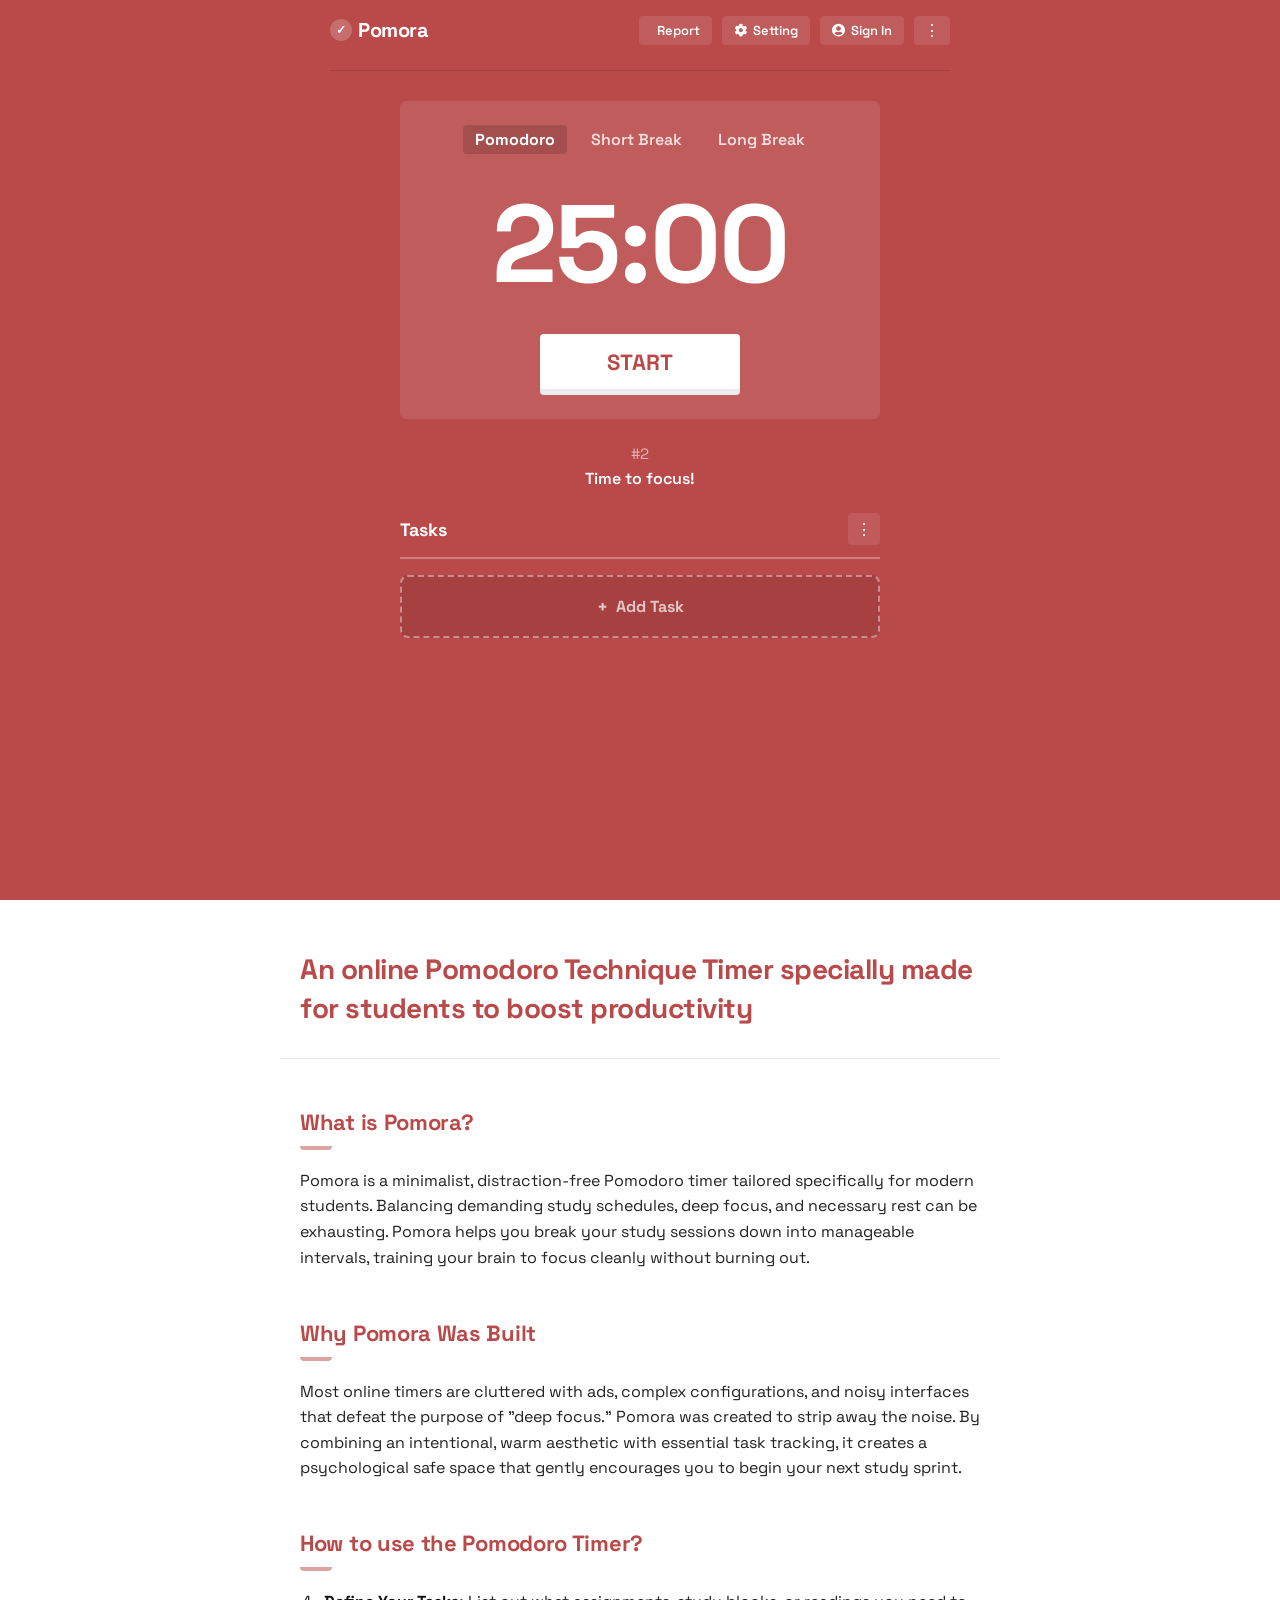
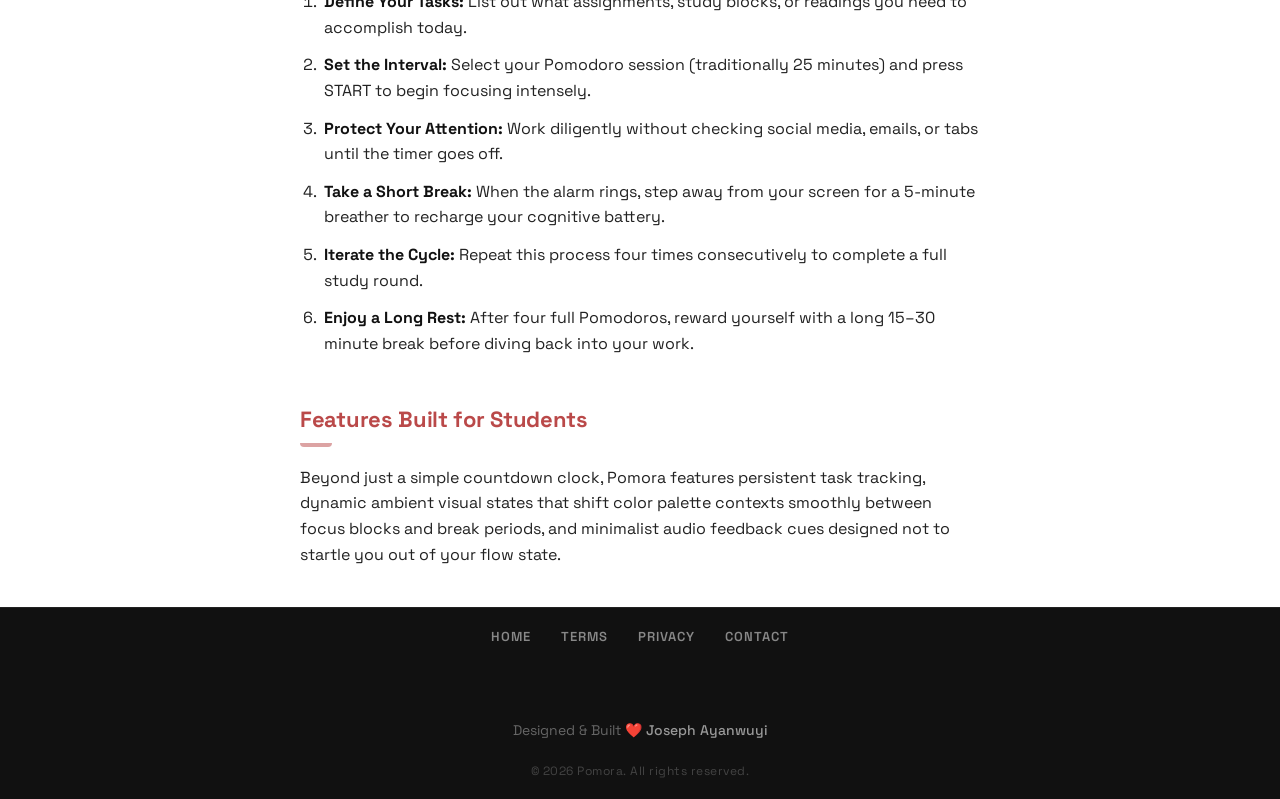
==== index.html @ aa26c39d "BUILD AND IMPROVE LANDING PAGE - Created the homepage structure in index.html - Added navigation lin" ====
<!DOCTYPE html>
<html lang="en">
  <head>
    <meta charset="UTF-8" />
    <meta name="viewport" content="width=device-width, initial-scale=1.0" />
    <title>Pomora - Home</title>
    <link rel="preconnect" href="https://fonts.googleapis.com" />
    <link rel="preconnect" href="https://fonts.gstatic.com" crossorigin />
    <link
      href="https://fonts.googleapis.com/css2?family=Space+Grotesk:wght@300..700&display=swap"
      rel="stylesheet"
    />
    <link
      rel="stylesheet"
      href="https://use.fontawesome.com/releases/v5.8.1/css/all.css"
      integrity="sha384-50oBUHEmvpQ+1lW4y57PTFmhCaXp0ML5d60M1M7uH2+nqUivzIebhndOJK28anvf"
      crossorigin="anonymous"
    />
    <link rel="stylesheet" type="text/css" href="css/styles.css" />
  </head>
  <body>

    <div class="container-head">
      <header class="navbar" role="banner">
        <div class="logo"><span class="logo-icon">✓</span> Pomora</div>
        <nav class="nav-actions" aria-label="Primary navigation">
          <button type="button" class="nav-btn">
            <span class="icon"
              ><i class="fa fa-bar-chart" aria-hidden="true"></i
            ></span>
            <span class="icon_text">Report</span>
          </button>
          <button type="button" class="nav-btn">
            <span class="icon"
              ><i class="fa fa-cog" aria-hidden="true"></i
            ></span>
            <span class="icon_text">Setting</span>
          </button>
          <button type="button" class="nav-btn login-btn">
            <span class="icon"
              ><i class="fa fa-user-circle" aria-hidden="true"></i
            ></span>
            <span class="icon_text">Sign In</span>
          </button>
          <button type="button" class="more-btn" aria-label="More options">
            ⋮
          </button>
        </nav>
      </header>

      <div class="progress-bar-bg" aria-hidden="true"></div>

      <main id="main-content" class="main-container">
        <section class="timer-card" aria-labelledby="timer-heading">
          <div class="timer-modes" role="tablist" aria-label="Timer mode">
            <button type="button" class="mode-btn active" aria-selected="true">
              Pomodoro
            </button>
            <button type="button" class="mode-btn">Short Break</button>
            <button type="button" class="mode-btn">Long Break</button>
          </div>

          <div id="timer-heading" class="timer-display" role="status" aria-live="polite">
            25:00
          </div>

          <button type="button" class="start-btn">START</button>
        </section>

        <div class="task-status">
          <span class="task-number">#2</span>
          <p class="task-message">Time to focus!</p>
        </div>

        <section class="tasks-section" aria-labelledby="tasks-heading">
          <div class="tasks-header">
            <h2 id="tasks-heading">Tasks</h2>
            <button type="button" class="more-btn-v" aria-label="More task options">
              ⋮
            </button>
          </div>

          <button type="button" class="add-task-btn">
            <span class="plus-icon" aria-hidden="true">+</span>
            Add Task
          </button>
        </section>
      </main>
    </div>

    <section class="container hero-section" aria-labelledby="hero-title">
      <h1 id="hero-title" class="heroimage_title">
        An online Pomodoro Technique Timer specially made for students to boost
        productivity
      </h1>
    </section>

    <section class="catchcopy container" aria-labelledby="what-is-title">
      <h2 id="what-is-title" class="catchcopy_title">What is Pomora?</h2>
      <p class="catchcopy_text">
        Pomora is a minimalist, distraction-free Pomodoro timer tailored
        specifically for modern students. Balancing demanding study schedules,
        deep focus, and necessary rest can be exhausting. Pomora helps you break
        your study sessions down into manageable intervals, training your brain
        to focus cleanly without burning out.
      </p>
    </section>

    <section class="catchcopy container" aria-labelledby="why-title">
      <h2 id="why-title" class="catchcopy_title">Why Pomora Was Built</h2>
      <p class="catchcopy_text">
        Most online timers are cluttered with ads, complex configurations, and
        noisy interfaces that defeat the purpose of "deep focus." Pomora was
        created to strip away the noise. By combining an intentional, warm
        aesthetic with essential task tracking, it creates a psychological safe
        space that gently encourages you to begin your next study sprint.
      </p>
    </section>

    <section class="catchcopy container" aria-labelledby="how-to-title">
      <h2 id="how-to-title" class="catchcopy_title">How to use the Pomodoro Timer?</h2>
      <ol class="catchcopy_list">
        <li>
          <span class="bold">Define Your Tasks: </span>List out what
          assignments, study blocks, or readings you need to accomplish today.
        </li>
        <li>
          <span class="bold">Set the Interval: </span>Select your Pomodoro
          session (traditionally 25 minutes) and press START to begin focusing
          intensely.
        </li>
        <li>
          <span class="bold">Protect Your Attention: </span>Work diligently
          without checking social media, emails, or tabs until the timer goes
          off.
        </li>
        <li>
          <span class="bold">Take a Short Break: </span>When the alarm rings,
          step away from your screen for a 5-minute breather to recharge your
          cognitive battery.
        </li>
        <li>
          <span class="bold">Iterate the Cycle: </span>Repeat this process four
          times consecutively to complete a full study round.
        </li>
        <li>
          <span class="bold">Enjoy a Long Rest: </span>After four full
          Pomodoros, reward yourself with a long 15–30 minute break before
          diving back into your work.
        </li>
      </ol>
    </section>

    <section class="catchcopy container" aria-labelledby="features-title">
      <h2 id="features-title" class="catchcopy_title">Features Built for Students</h2>
      <p class="catchcopy_text">
        Beyond just a simple countdown clock, Pomora features persistent task
        tracking, dynamic ambient visual states that shift color palette
        contexts smoothly between focus blocks and break periods, and minimalist
        audio feedback cues designed not to startle you out of your flow state.
      </p>
    </section>

    <footer class="footer" role="contentinfo">
      <div class="footer_sitemap" role="navigation" aria-label="Footer navigation">
        <a href="#">HOME</a>
        <a href="#">TERMS</a>
        <a href="#">PRIVACY</a>
        <a href="#">CONTACT</a>
      </div>

      <div class="footer_smlink">
        <a href="#" target="_blank" rel="noopener" aria-label="Facebook">
          <i class="fa fa-facebook-square" aria-hidden="true"></i>
        </a>
        <a href="#" target="_blank" rel="noopener" aria-label="LinkedIn">
          <i class="fa fa-linkedin-square" aria-hidden="true"></i>
        </a>
        <a href="#" target="_blank" rel="noopener" aria-label="GitHub">
          <i class="fa fa-github-square" aria-hidden="true"></i>
        </a>
      </div>

      <div class="footer_me">
        Designed & Built ❤️ <span>Joseph Ayanwuyi</span>
      </div>

      <div class="footer_copyright">
        &copy; 2026 Pomora. All rights reserved.
      </div>
    </footer>
  </body>
</html>
---- css/styles.css ----
/* --- CSS Reset & Variables --- */
* {
    margin: 0;
    padding: 0;
    box-sizing: border-box;
}

:root {
    --bg-color: #ba4949;
    --card-bg: rgba(255, 255, 255, 0.1);
    --card-bg-hover: rgba(255, 255, 255, 0.2);
    --text-main: #ffffff;
    --text-muted: rgba(255, 255, 255, 0.7);
    --surface-dark: #111111;
    --surface-muted: #222222;
    --surface-light: #888888;
    --font-family: "Space Grotesk", -apple-system, BlinkMacSystemFont, 'Segoe UI', Roboto, Helvetica, Arial, sans-serif, 'Apple Color Emoji', 'Segoe UI Emoji', 'Segoe UI Symbol';
}

body {
    font-family: var(--font-family);
    color: var(--text-main);
    overflow-x: hidden;
    -webkit-font-smoothing: antialiased;
}

button,
.more-btn,
.more-btn-v {
    cursor: pointer;
    transition: background 0.2s ease, transform 0.2s ease, color 0.2s ease;
}

button {
    font-family: inherit;
}

/* --- Container Framework --- */
.container-head {
    background-color: var(--bg-color);
    display: flex;
    flex-direction: column;
    align-items: center;
    min-height: 100vh;
    padding-bottom: 80px;
}

.container {
    max-width: 720px;
    margin: 0 auto;
    padding: 0 20px;
}

/* --- Navbar Styles --- */
.navbar {
    width: 620px;
    height: 60px;
    display: flex;
    justify-content: space-between;
    align-items: center;
    margin-bottom: 40px;
}

.logo {
    display: flex;
    align-items: center;
    gap: 6px;
    font-size: 20px;
    font-weight: 700;
    letter-spacing: -0.5px;
    cursor: pointer;
}

.logo-icon {
    background-color: rgba(255, 255, 255, 0.2);
    border-radius: 50%;
    width: 22px;
    height: 22px;
    display: inline-flex;
    align-items: center;
    justify-content: center;
    font-size: 12px;
}

.nav-actions {
    display: flex;
    align-items: center;
    gap: 10px;
}

.nav-btn,
.more-btn,
.more-btn-v {
    background-color: var(--card-bg);
    border: none;
    color: var(--text-main);
    border-radius: 4px;
}

.nav-btn {
    padding: 6px 12px;
    font-size: 13px;
    font-weight: 600;
    display: flex;
    align-items: center;
    gap: 6px;
}

.more-btn {
    font-size: 16px;
    padding: 4px 10px;
}

.more-btn-v {
    width: 32px;
    height: 32px;
    font-size: 16px;
    display: inline-flex;
    align-items: center;
    justify-content: center;
}

.nav-btn:hover,
.more-btn:hover,
.more-btn-v:hover {
    background-color: var(--card-bg-hover);
}

/* --- Main Layout Container --- */
.main-container {
    width: 480px;
    display: flex;
    flex-direction: column;
    align-items: center;
}

/* --- Progress Line --- */
.progress-bar-bg {
    width: 100%;
    max-width: 620px;
    height: 1px;
    background-color: rgba(0, 0, 0, 0.1);
    margin: -30px 0 30px;
}

/* --- Timer Card Styles --- */
.timer-card {
    background-color: var(--card-bg);
    width: 100%;
    border-radius: 6px;
    padding: 24px 0 30px;
    display: flex;
    flex-direction: column;
    align-items: center;
}

.timer-modes {
    display: flex;
    gap: 12px;
}

.mode-btn {
    background: none;
    border: none;
    color: var(--text-main);
    font-size: 16px;
    font-weight: 600;
    padding: 4px 12px;
    border-radius: 4px;
    cursor: pointer;
    opacity: 0.8;
    transition: opacity 0.2s ease;
}

.mode-btn:hover,
.mode-btn.active {
    opacity: 1;
}

.mode-btn.active {
    background-color: rgba(0, 0, 0, 0.15);
    font-weight: 700;
}

.timer-display {
    font-size: 110px;
    font-weight: 800;
    margin: 20px 0;
    letter-spacing: -2px;
    user-select: none;
}

.start-btn {
    width: 200px;
    height: 55px;
    background-color: #ffffff;
    color: var(--bg-color);
    border: none;
    font-size: 22px;
    font-weight: 700;
    border-radius: 4px;
    box-shadow: rgb(235, 235, 235) 0px 6px 0px;
    transition: all 0.1s ease;
}

.start-btn:active {
    transform: translateY(6px);
    box-shadow: none;
}

/* --- Task Meta Status --- */
.task-status {
    text-align: center;
    margin: 24px 0;
}

.task-number {
    font-size: 15px;
    opacity: 0.6;
}

.task-message {
    font-size: 16px;
    margin-top: 4px;
    font-weight: 600;
}

/* --- Tasks List Styling --- */
.tasks-section {
    width: 100%;
}

.tasks-header {
    display: flex;
    justify-content: space-between;
    align-items: center;
    border-bottom: 2px solid rgba(255, 255, 255, 0.3);
    padding-bottom: 12px;
    margin-bottom: 16px;
}

.tasks-header h2 {
    font-size: 18px;
    font-weight: 700;
}

.more-btn-v {
    background-color: var(--card-bg);
    border: none;
    color: var(--text-main);
    width: 32px;
    height: 32px;
    border-radius: 4px;
    font-size: 16px;
    cursor: pointer;
    display: flex;
    align-items: center;
    justify-content: center;
}

.more-btn-v:hover {
    background-color: var(--card-bg-hover);
}

.add-task-btn {
    width: 100%;
    background-color: rgba(0, 0, 0, 0.1);
    color: var(--text-muted);
    border: 2px dashed rgba(255, 255, 255, 0.4);
    border-radius: 8px;
    padding: 18px 0;
    font-size: 16px;
    font-weight: 700;
    cursor: pointer;
    display: flex;
    align-items: center;
    justify-content: center;
    gap: 8px;
    transition: all 0.2s ease;
}

.add-task-btn:hover {
    background-color: rgba(0, 0, 0, 0.2);
    color: #ffffff;
    border-color: rgba(255, 255, 255, 0.7);
}

.plus-icon {
    font-size: 18px;
    font-weight: 800;
}

/* --- Typography & Copy Layout --- */
.hero-section {
    border-bottom: 1px solid rgba(0, 0, 0, 0.08);
    padding-bottom: 30px;
}

.heroimage_title,
.catchcopy_title {
    display: block;
    color: var(--bg-color);
    font-weight: 700;
    letter-spacing: -0.5px;
}

.heroimage_title {
    margin-top: 50px;
    font-size: 28px;
    line-height: 1.4;
    text-align: left;
}

.catchcopy {
    margin-bottom: 10px;
}

.catchcopy_title {
    margin: 2.2em 0 0;
    font-size: 22px;
    letter-spacing: -0.3px;
}

.catchcopy_title::after {
    content: '';
    display: block;
    width: 32px;
    padding-top: 10px;
    border-bottom: 4px solid var(--bg-color);
    opacity: 0.5;
    border-radius: 4px;
}

.catchcopy_text,
.catchcopy_list {
    color: #222222;
    font-size: 16px;
    line-height: 1.6;
    padding-top: 18px;
}

.catchcopy_list {
    padding-left: 20px;
}

.catchcopy_list li {
    margin-bottom: 12px;
    padding-left: 4px;
}

li .bold {
    font-weight: 700;
    color: #111111;
}

/* --- Footer Container --- */
.footer {
    background-color: var(--surface-dark);
    color: #aaaaaa;
    padding: 20px 0;
    display: flex;
    flex-direction: column;
    align-items: center;
    gap: 24px;
    margin-top: 40px;
    border-top: 1px solid var(--surface-muted);
}

/* --- Sitemap Links --- */
.footer_sitemap,
.footer_smlink {
    display: flex;
    gap: 30px;
}

.footer_sitemap a,
.footer_smlink a {
    color: var(--surface-light);
    text-decoration: none;
    transition: transform 0.2s ease, color 0.2s ease;
}

.footer_sitemap a {
    font-size: 13px;
    font-weight: 600;
    letter-spacing: 1px;
}

.footer_sitemap a:hover,
.footer_smlink a:hover {
    color: #ffffff;
}

.footer_smlink a {
    font-size: 22px;
}

.footer_smlink a:hover {
    transform: translateY(-2px);
}

.footer_me {
    font-size: 14px;
    color: #666666;
}

.footer_me span {
    color: #999999;
    font-weight: 500;
}

.footer_copyright {
    font-size: 12px;
    color: #444444;
    letter-spacing: 0.5px;
}

/* ==========================================================================
   Responsive Media Queries (Append to the bottom of your CSS file)
   ========================================================================== */

/* --- Tablet Devices (Screens smaller than 768px) --- */
@media screen and (max-width: 768px) {
    .navbar {
        width: 90%; /* Fluid width instead of fixed pixel widths */
        margin-bottom: 30px;
    }

    .main-container {
        width: 85%;
    }

    .heroimage_title {
        font-size: 24px; /* Slightly scaled down text for readability */
        margin-top: 35px;
    }

    .catchcopy_title {
        font-size: 20px;
    }
}

/* --- Mobile Devices (Screens smaller than 480px) --- */
@media screen and (max-width: 480px) {
    /* Navbar Adjustment */
    .navbar {
        width: 100%;
        padding: 0 16px;
        margin-bottom: 20px;
    }

    .logo {
        font-size: 18px;
    }

    .nav-btn {
        padding: 6px 10px;
        font-size: 12px;
    }

    .icon_text {
        display: none;
    }

    .progress-bar-bg {
        margin-top: -20px;
        width: 90%;
    }

    /* Main Container & Timer */
    .main-container {
        width: 100%;
        padding: 0 16px;
    }

    .timer-card {
        padding: 20px 12px;
    }

    .timer-modes {
        gap: 6px;
        width: 100%;
        justify-content: space-between;
    }

    .mode-btn {
        font-size: 14px;
        padding: 6px 8px;
        flex: 1; /* Makes buttons distribute evenly */
        text-align: center;
    }

    .timer-display {
        font-size: 80px; /* Prevents text overflow on narrow displays */
        margin: 15px 0;
    }

    .start-btn {
        width: 100%; /* Spans full width of the card on mobile */
        height: 50px;
        font-size: 18px;
    }

    /* Content Layout Adjustments */
    .container {
        width: 100%;
        padding: 0 16px;
    }

    .heroimage_title {
        font-size: 20px;
        margin-top: 25px;
    }

    .catchcopy_title {
        font-size: 18px;
    }
    

    .catchcopy_text, 
    .catchcopy_list {
        font-size: 14px;
        line-height: 1.5;
    }

    /* Footer Optimizations */
    .footer {
        padding: 30px 16px;
        gap: 20px;
    }

    .footer_sitemap {
        gap: 15px;
        flex-wrap: wrap; /* Allows text to wrap to the next line if the screen is ultra-small */
        justify-content: center;
    }

    .footer_sitemap a {
        font-size: 12px;
    }
}
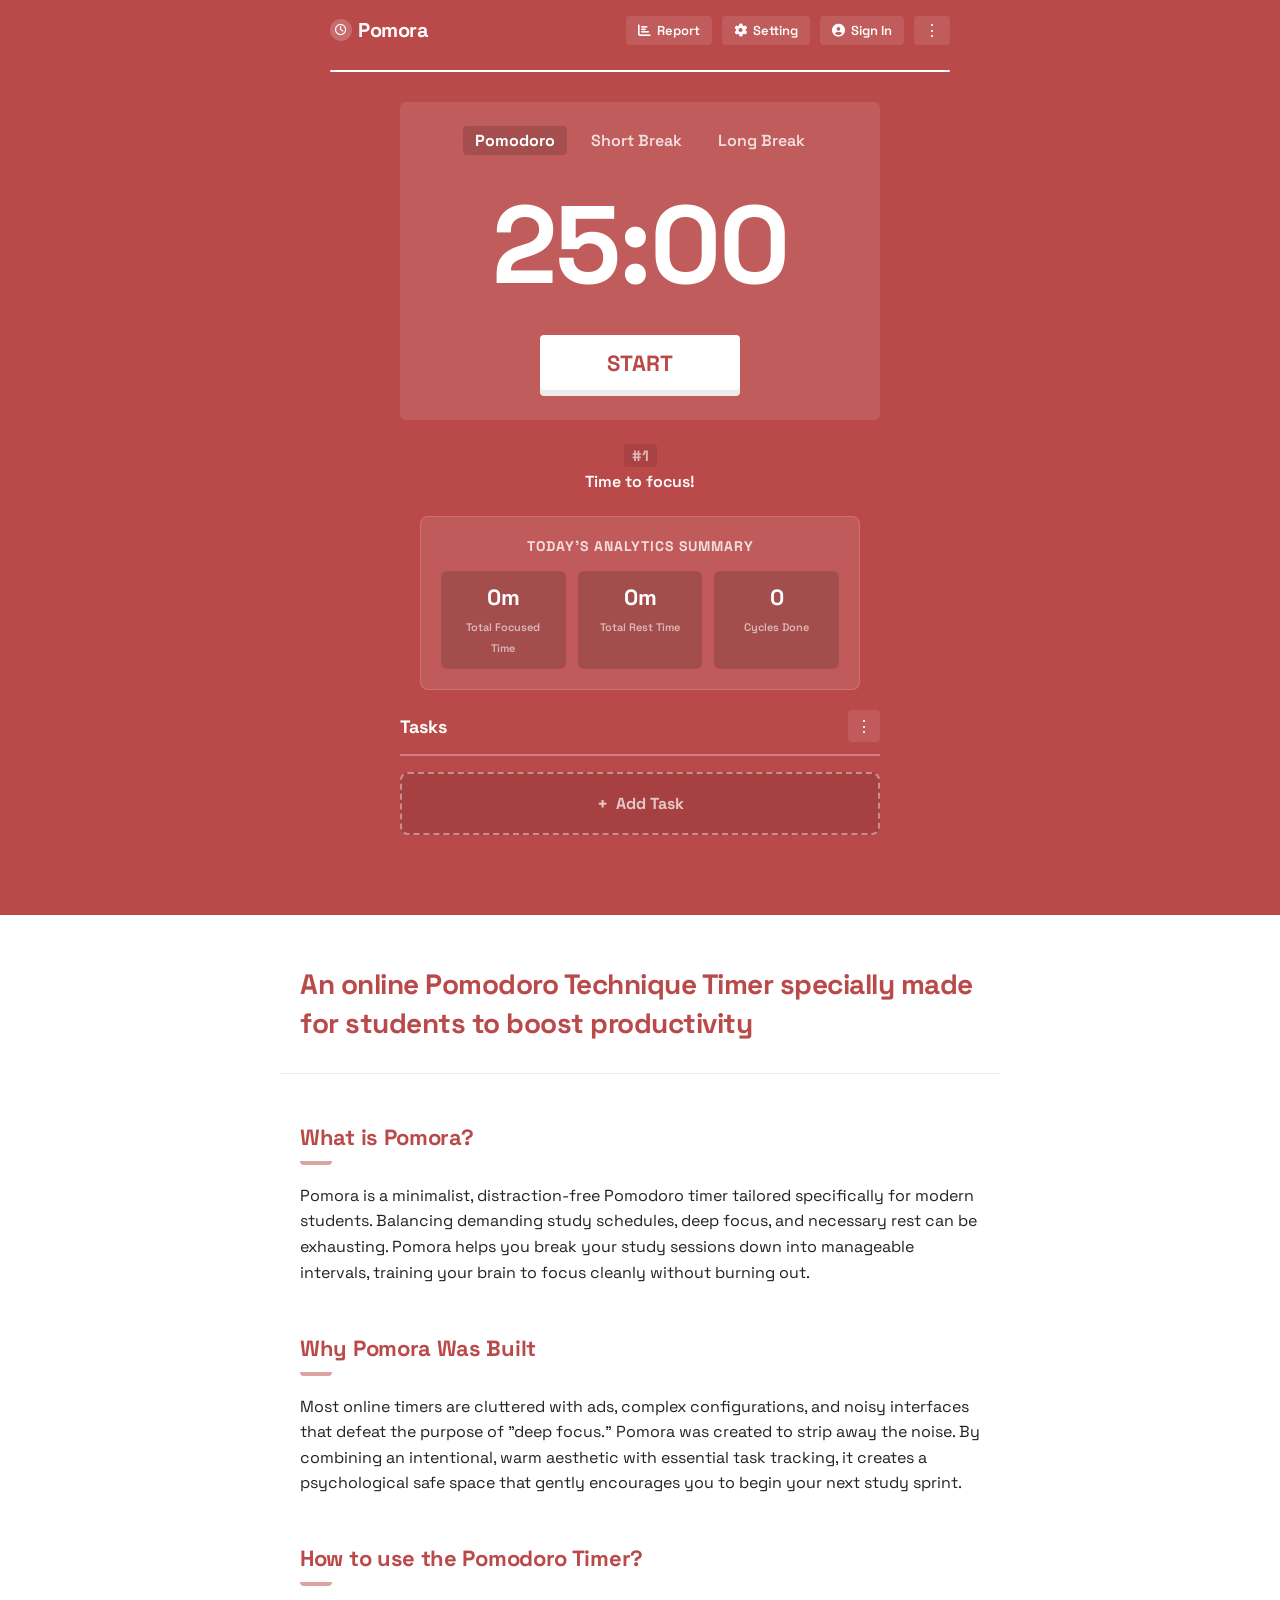
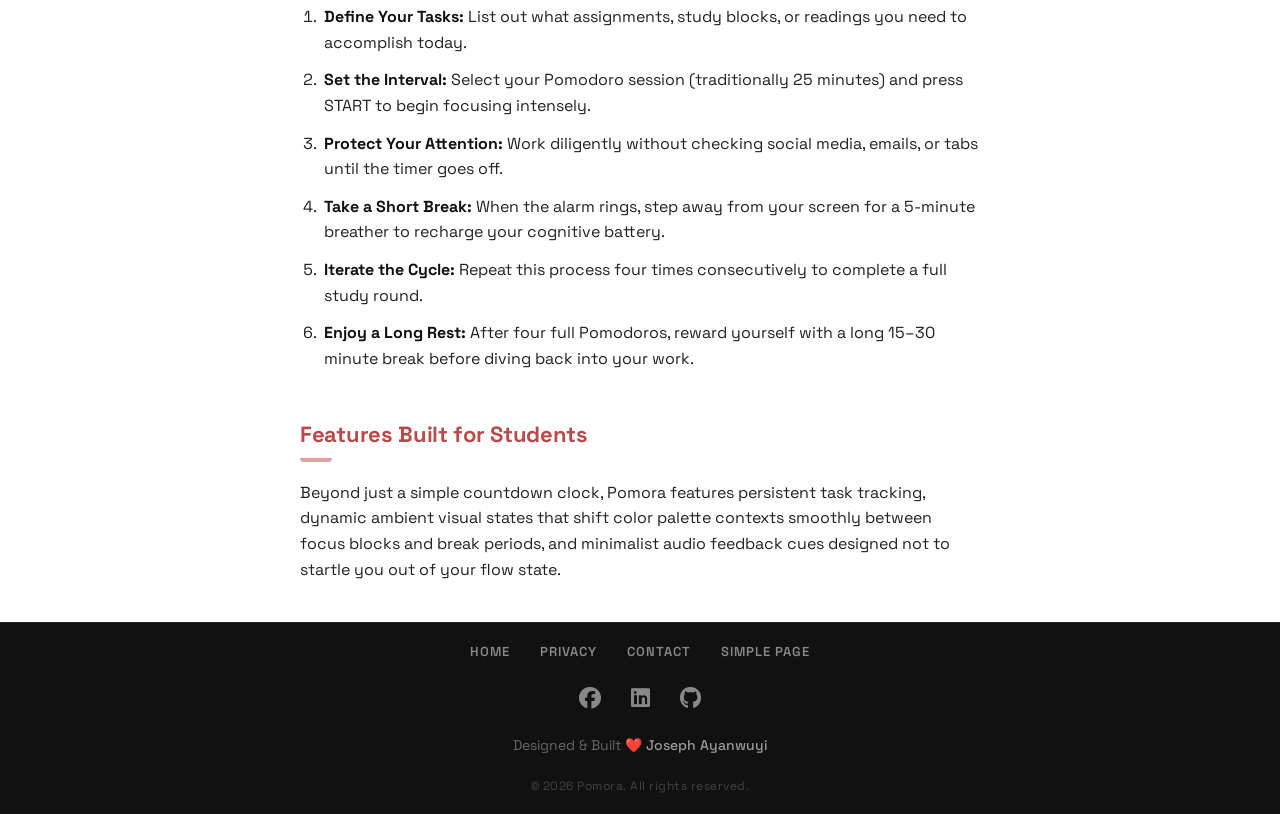
==== commit 3708b2e4: "done with the frontend, we are shifting to the backend architecture" ====
--- a/index.html
+++ b/index.html
@@ -1,193 +1,393 @@
 <!DOCTYPE html>
 <html lang="en">
-  <head>
-    <meta charset="UTF-8" />
-    <meta name="viewport" content="width=device-width, initial-scale=1.0" />
-    <title>Pomora - Home</title>
-    <link rel="preconnect" href="https://fonts.googleapis.com" />
-    <link rel="preconnect" href="https://fonts.gstatic.com" crossorigin />
-    <link
-      href="https://fonts.googleapis.com/css2?family=Space+Grotesk:wght@300..700&display=swap"
-      rel="stylesheet"
-    />
-    <link
-      rel="stylesheet"
-      href="https://use.fontawesome.com/releases/v5.8.1/css/all.css"
-      integrity="sha384-50oBUHEmvpQ+1lW4y57PTFmhCaXp0ML5d60M1M7uH2+nqUivzIebhndOJK28anvf"
-      crossorigin="anonymous"
-    />
-    <link rel="stylesheet" type="text/css" href="css/styles.css" />
-  </head>
-  <body>
-
-    <div class="container-head">
-      <header class="navbar" role="banner">
-        <div class="logo"><span class="logo-icon">✓</span> Pomora</div>
-        <nav class="nav-actions" aria-label="Primary navigation">
-          <button type="button" class="nav-btn">
-            <span class="icon"
-              ><i class="fa fa-bar-chart" aria-hidden="true"></i
-            ></span>
-            <span class="icon_text">Report</span>
+
+<head>
+  <meta charset="UTF-8" />
+  <meta name="viewport" content="width=device-width, initial-scale=1.0" />
+  <title>Pomora - Home</title>
+  <link rel="preconnect" href="https://fonts.googleapis.com" />
+  <link rel="preconnect" href="https://fonts.gstatic.com" crossorigin />
+  <link href="https://fonts.googleapis.com/css2?family=Space+Grotesk:wght@300..700&display=swap" rel="stylesheet" />
+  <link rel="stylesheet" href="https://cdnjs.cloudflare.com/ajax/libs/font-awesome/6.5.0/css/all.min.css">
+  <link rel="stylesheet" type="text/css" href="css/styles.css" />
+
+  <link rel="shortcut icon" href="favicon.ico" type="image/x-icon">
+</head>
+
+<body>
+
+  <div class="container-head">
+    <header class="navbar" role="banner">
+      <div class="logo"><span class="logo-icon"><i class="fa-regular fa-clock"></i></span> Pomora</div>
+      <nav class="nav-actions" aria-label="Primary navigation">
+        <button type="button" class="nav-btn">
+          <span class="icon"><i class="fa fa-bar-chart" aria-hidden="true"></i></span>
+          <span class="icon_text">Report</span>
+        </button>
+        <button type="button" class="nav-btn">
+          <span class="icon"><i class="fa fa-cog" aria-hidden="true"></i></span>
+          <span class="icon_text">Setting</span>
+        </button>
+        <button type="button" class="nav-btn login-btn">
+          <span class="icon"><i class="fa fa-user-circle" aria-hidden="true"></i></span>
+          <span class="icon_text">Sign In</span>
+        </button>
+        <button type="button" class="more-btn" aria-label="More options">
+          ⋮
+        </button>
+      </nav>
+    </header>
+
+    <div class="progress-bar-bg" aria-hidden="true">
+      <div class="progress-bar-fill"></div>
+    </div>
+
+    <main id="main-content" class="main-container">
+      <section class="timer-card" aria-labelledby="timer-heading">
+        <div class="timer-modes" role="tablist" aria-label="Timer mode">
+          <button type="button" class="mode-btn active" aria-selected="true">
+            Pomodoro
           </button>
-          <button type="button" class="nav-btn">
-            <span class="icon"
-              ><i class="fa fa-cog" aria-hidden="true"></i
-            ></span>
-            <span class="icon_text">Setting</span>
-          </button>
-          <button type="button" class="nav-btn login-btn">
-            <span class="icon"
-              ><i class="fa fa-user-circle" aria-hidden="true"></i
-            ></span>
-            <span class="icon_text">Sign In</span>
-          </button>
-          <button type="button" class="more-btn" aria-label="More options">
-            ⋮
-          </button>
-        </nav>
-      </header>
-
-      <div class="progress-bar-bg" aria-hidden="true"></div>
-
-      <main id="main-content" class="main-container">
-        <section class="timer-card" aria-labelledby="timer-heading">
-          <div class="timer-modes" role="tablist" aria-label="Timer mode">
-            <button type="button" class="mode-btn active" aria-selected="true">
-              Pomodoro
-            </button>
-            <button type="button" class="mode-btn">Short Break</button>
-            <button type="button" class="mode-btn">Long Break</button>
-          </div>
-
-          <div id="timer-heading" class="timer-display" role="status" aria-live="polite">
-            25:00
-          </div>
-
-          <button type="button" class="start-btn">START</button>
-        </section>
-
-        <div class="task-status">
-          <span class="task-number">#2</span>
-          <p class="task-message">Time to focus!</p>
-        </div>
-
-        <section class="tasks-section" aria-labelledby="tasks-heading">
-          <div class="tasks-header">
-            <h2 id="tasks-heading">Tasks</h2>
-            <button type="button" class="more-btn-v" aria-label="More task options">
-              ⋮
-            </button>
-          </div>
-
-          <button type="button" class="add-task-btn">
-            <span class="plus-icon" aria-hidden="true">+</span>
-            Add Task
-          </button>
-        </section>
-      </main>
-    </div>
-
-    <section class="container hero-section" aria-labelledby="hero-title">
-      <h1 id="hero-title" class="heroimage_title">
-        An online Pomodoro Technique Timer specially made for students to boost
-        productivity
-      </h1>
-    </section>
-
-    <section class="catchcopy container" aria-labelledby="what-is-title">
-      <h2 id="what-is-title" class="catchcopy_title">What is Pomora?</h2>
-      <p class="catchcopy_text">
-        Pomora is a minimalist, distraction-free Pomodoro timer tailored
-        specifically for modern students. Balancing demanding study schedules,
-        deep focus, and necessary rest can be exhausting. Pomora helps you break
-        your study sessions down into manageable intervals, training your brain
-        to focus cleanly without burning out.
-      </p>
-    </section>
-
-    <section class="catchcopy container" aria-labelledby="why-title">
-      <h2 id="why-title" class="catchcopy_title">Why Pomora Was Built</h2>
-      <p class="catchcopy_text">
-        Most online timers are cluttered with ads, complex configurations, and
-        noisy interfaces that defeat the purpose of "deep focus." Pomora was
-        created to strip away the noise. By combining an intentional, warm
-        aesthetic with essential task tracking, it creates a psychological safe
-        space that gently encourages you to begin your next study sprint.
-      </p>
-    </section>
-
-    <section class="catchcopy container" aria-labelledby="how-to-title">
-      <h2 id="how-to-title" class="catchcopy_title">How to use the Pomodoro Timer?</h2>
-      <ol class="catchcopy_list">
-        <li>
-          <span class="bold">Define Your Tasks: </span>List out what
-          assignments, study blocks, or readings you need to accomplish today.
-        </li>
-        <li>
-          <span class="bold">Set the Interval: </span>Select your Pomodoro
-          session (traditionally 25 minutes) and press START to begin focusing
-          intensely.
-        </li>
-        <li>
-          <span class="bold">Protect Your Attention: </span>Work diligently
-          without checking social media, emails, or tabs until the timer goes
-          off.
-        </li>
-        <li>
-          <span class="bold">Take a Short Break: </span>When the alarm rings,
-          step away from your screen for a 5-minute breather to recharge your
-          cognitive battery.
-        </li>
-        <li>
-          <span class="bold">Iterate the Cycle: </span>Repeat this process four
-          times consecutively to complete a full study round.
-        </li>
-        <li>
-          <span class="bold">Enjoy a Long Rest: </span>After four full
-          Pomodoros, reward yourself with a long 15–30 minute break before
-          diving back into your work.
-        </li>
-      </ol>
-    </section>
-
-    <section class="catchcopy container" aria-labelledby="features-title">
-      <h2 id="features-title" class="catchcopy_title">Features Built for Students</h2>
-      <p class="catchcopy_text">
-        Beyond just a simple countdown clock, Pomora features persistent task
-        tracking, dynamic ambient visual states that shift color palette
-        contexts smoothly between focus blocks and break periods, and minimalist
-        audio feedback cues designed not to startle you out of your flow state.
-      </p>
-    </section>
-
-    <footer class="footer" role="contentinfo">
-      <div class="footer_sitemap" role="navigation" aria-label="Footer navigation">
-        <a href="#">HOME</a>
-        <a href="#">TERMS</a>
-        <a href="#">PRIVACY</a>
-        <a href="#">CONTACT</a>
-      </div>
-
-      <div class="footer_smlink">
-        <a href="#" target="_blank" rel="noopener" aria-label="Facebook">
-          <i class="fa fa-facebook-square" aria-hidden="true"></i>
-        </a>
-        <a href="#" target="_blank" rel="noopener" aria-label="LinkedIn">
-          <i class="fa fa-linkedin-square" aria-hidden="true"></i>
-        </a>
-        <a href="#" target="_blank" rel="noopener" aria-label="GitHub">
-          <i class="fa fa-github-square" aria-hidden="true"></i>
-        </a>
-      </div>
-
-      <div class="footer_me">
-        Designed & Built ❤️ <span>Joseph Ayanwuyi</span>
-      </div>
-
-      <div class="footer_copyright">
-        &copy; 2026 Pomora. All rights reserved.
-      </div>
-    </footer>
-  </body>
-</html>
+          <button type="button" class="mode-btn">Short Break</button>
+          <button type="button" class="mode-btn">Long Break</button>
+        </div>
+
+        <div id="timer-heading" class="timer-display" role="status" aria-live="polite">
+          25:00
+        </div>
+
+        <button type="button" class="start-btn">START</button>
+      </section>
+
+      <div class="task-status">
+        <span class="task-number" id="taskNumberDisplay">#1</span>
+        <p class="task-message" id="taskMessageDisplay">Time to focus!</p>
+      </div>
+
+      <section class="container summary-section">
+        <div class="analytics-card">
+          <h3>Today's Analytics Summary</h3>
+          <div class="analytics-grid">
+            <div class="analytics-item">
+              <span class="analytics-value" id="totalFocusTimeDisplay">0m</span>
+              <span class="analytics-label">Total Focused Time</span>
+            </div>
+            <div class="analytics-item">
+              <span class="analytics-value" id="totalRestTimeDisplay">0m</span>
+              <span class="analytics-label">Total Rest Time</span>
+            </div>
+            <div class="analytics-item">
+              <span class="analytics-value" id="pomodorosCompletedDisplay">0</span>
+              <span class="analytics-label">Cycles Done</span>
+            </div>
+          </div>
+        </div>
+      </section>
+
+      <section class="tasks-section">
+        <div class="tasks-header">
+          <h2>Tasks</h2>
+          <button class="more-btn-v">⋮</button>
+        </div>
+
+        <div class="tasks-success-banner" id="tasksSuccessBanner">
+          <p class="success-message">You've finished all your tasks for today 🎉</p>
+          <button class="clear-tasks-btn" id="clearTasksBtn">Clear Tasks</button>
+        </div>
+
+        <div class="tasks-list"></div>
+
+        <div class="task-form-card" id="taskFormCard">
+          <input type="text" class="task-input-field" id="taskInputField" placeholder="What are you working on?"
+            maxlength="100">
+          <div class="task-form-actions">
+            <button class="task-form-btn cancel-btn" id="cancelTaskBtn">Cancel</button>
+            <button class="task-form-btn save-btn" id="saveTaskBtn">Save</button>
+          </div>
+        </div>
+
+        <button class="add-task-btn">
+          <span class="plus-icon">+</span> Add Task
+        </button>
+      </section>
+
+    </main>
+  </div>
+
+  <section class="container hero-section" aria-labelledby="hero-title">
+    <h1 id="hero-title" class="heroimage_title">
+      An online Pomodoro Technique Timer specially made for students to boost
+      productivity
+    </h1>
+  </section>
+
+  <section class="catchcopy container" aria-labelledby="what-is-title">
+    <h2 id="what-is-title" class="catchcopy_title">What is Pomora?</h2>
+    <p class="catchcopy_text">
+      Pomora is a minimalist, distraction-free Pomodoro timer tailored
+      specifically for modern students. Balancing demanding study schedules,
+      deep focus, and necessary rest can be exhausting. Pomora helps you break
+      your study sessions down into manageable intervals, training your brain
+      to focus cleanly without burning out.
+    </p>
+  </section>
+
+  <section class="catchcopy container" aria-labelledby="why-title">
+    <h2 id="why-title" class="catchcopy_title">Why Pomora Was Built</h2>
+    <p class="catchcopy_text">
+      Most online timers are cluttered with ads, complex configurations, and
+      noisy interfaces that defeat the purpose of "deep focus." Pomora was
+      created to strip away the noise. By combining an intentional, warm
+      aesthetic with essential task tracking, it creates a psychological safe
+      space that gently encourages you to begin your next study sprint.
+    </p>
+  </section>
+
+  <section class="catchcopy container" aria-labelledby="how-to-title">
+    <h2 id="how-to-title" class="catchcopy_title">How to use the Pomodoro Timer?</h2>
+    <ol class="catchcopy_list">
+      <li>
+        <span class="bold">Define Your Tasks: </span>List out what
+        assignments, study blocks, or readings you need to accomplish today.
+      </li>
+      <li>
+        <span class="bold">Set the Interval: </span>Select your Pomodoro
+        session (traditionally 25 minutes) and press START to begin focusing
+        intensely.
+      </li>
+      <li>
+        <span class="bold">Protect Your Attention: </span>Work diligently
+        without checking social media, emails, or tabs until the timer goes
+        off.
+      </li>
+      <li>
+        <span class="bold">Take a Short Break: </span>When the alarm rings,
+        step away from your screen for a 5-minute breather to recharge your
+        cognitive battery.
+      </li>
+      <li>
+        <span class="bold">Iterate the Cycle: </span>Repeat this process four
+        times consecutively to complete a full study round.
+      </li>
+      <li>
+        <span class="bold">Enjoy a Long Rest: </span>After four full
+        Pomodoros, reward yourself with a long 15–30 minute break before
+        diving back into your work.
+      </li>
+    </ol>
+  </section>
+
+  <section class="catchcopy container" aria-labelledby="features-title">
+    <h2 id="features-title" class="catchcopy_title">Features Built for Students</h2>
+    <p class="catchcopy_text">
+      Beyond just a simple countdown clock, Pomora features persistent task
+      tracking, dynamic ambient visual states that shift color palette
+      contexts smoothly between focus blocks and break periods, and minimalist
+      audio feedback cues designed not to startle you out of your flow state.
+    </p>
+  </section>
+
+  <footer class="footer" role="contentinfo">
+    <div class="footer_sitemap" role="navigation" aria-label="Footer navigation">
+      <a href="#">HOME</a>
+      <a href="./privacy.html">PRIVACY</a>
+      <a href="./contact.html">CONTACT</a>
+      <a href="./app.html">SIMPLE PAGE</a>
+    </div>
+
+    <div class="footer_smlink">
+      <a href="#" target="_blank" rel="noopener" aria-label="Facebook">
+        <i class="fa-brands fa-facebook"></i>
+      </a>
+      <a href="#" target="_blank" rel="noopener" aria-label="LinkedIn">
+        <i class="fa-brands fa-linkedin"></i>
+      </a>
+      <a href="#" target="_blank" rel="noopener" aria-label="GitHub">
+        <i class="fa-brands fa-github"></i>
+      </a>
+    </div>
+
+    <div class="footer_me">
+      Designed & Built ❤️ <span>Joseph Ayanwuyi</span>
+    </div>
+
+    <div class="footer_copyright">
+      &copy; 2026 Pomora. All rights reserved.
+    </div>
+  </footer>
+
+  <div class="modal-overlay" id="reportModal">
+    <div class="modal-card">
+      <div class="modal-header">
+        <h2>Activity Report</h2>
+        <button class="modal-close-btn" id="closeReportBtn">&times;</button>
+      </div>
+
+      <div class="modal-stats-grid">
+        <div class="modal-stat-box">
+          <span class="modal-stat-num" id="modalFocusHours">0.0h</span>
+          <span class="modal-stat-lbl">Hours Focused</span>
+        </div>
+        <div class="modal-stat-box">
+          <span class="modal-stat-num" id="modalCyclesCount">0</span>
+          <span class="modal-stat-lbl">Finished Sprints</span>
+        </div>
+      </div>
+
+      <div class="chart-wrapper">
+        <h3>Focus vs. Rest Distribution</h3>
+        <div class="bar-chart">
+          <div class="chart-column">
+            <div class="bar-fill-wrapper">
+              <div class="bar-fill focus-bar" id="graphFocusBar" style="height: 0%;"></div>
+            </div>
+            <span class="bar-label">Focus Block</span>
+          </div>
+          <div class="chart-column">
+            <div class="bar-fill-wrapper">
+              <div class="bar-fill rest-bar" id="graphRestBar" style="height: 0%;"></div>
+            </div>
+            <span class="bar-label">Rest Block</span>
+          </div>
+        </div>
+      </div>
+    </div>
+  </div>
+
+  <div class="modal-overlay" id="settingsModal">
+    <div class="modal-card settings-card">
+      <div class="modal-header">
+        <h2>Timer Settings</h2>
+        <button class="modal-close-btn" id="closeSettingsBtn">&times;</button>
+      </div>
+
+      <div class="settings-section-block">
+        <h3>Time (Minutes)</h3>
+        <div class="time-inputs-grid">
+          <div class="input-group">
+            <label for="inputPomo">Pomodoro</label>
+            <input type="number" id="inputPomo" min="1" max="60" value="25">
+          </div>
+          <div class="input-group">
+            <label for="inputShort">Short Break</label>
+            <input type="number" id="inputShort" min="1" max="60" value="5">
+          </div>
+          <div class="input-group">
+            <label for="inputLong">Long Break</label>
+            <input type="number" id="inputLong" min="1" max="60" value="15">
+          </div>
+        </div>
+      </div>
+
+      <div class="settings-section-block">
+        <div class="toggle-setting-row">
+          <label for="inputLongInterval">Long Break Interval (Cycles)</label>
+          <input type="number" id="inputLongInterval" min="1" max="10" value="4" class="inline-num-input">
+        </div>
+
+        <div class="toggle-setting-row">
+          <label>Auto-start Breaks</label>
+          <input type="checkbox" id="inputAutoBreak" class="custom-toggle">
+        </div>
+
+        <div class="toggle-setting-row">
+          <label>Auto-start Pomodoros</label>
+          <input type="checkbox" id="inputAutoPomo" class="custom-toggle">
+        </div>
+      </div>
+
+      <div class="settings-section-block">
+        <h3>Sound Alerts</h3>
+        <div class="sound-picker-row">
+          <select id="inputSoundAlert" class="settings-select">
+
+            <option value="digital-alarm-buzzer">Digital Alarm Buzzer</option>
+            <option value="morning-clock-alarm">Morning Clock Alarm</option>
+            <option value="sound-alert-in-hall">Sound alert-in Hall</option>
+            <option value="vintage-warning-alarm">Vintage Warning</option>
+          </select>
+          <button class="test-sound-btn" id="testSoundBtn">🔊 Test</button>
+        </div>
+      </div>
+
+      <div class="settings-section-block">
+        <div class="notification-setup-row">
+          <div>
+            <h4>Desktop Notifications</h4>
+            <p>Receive push notifications when cycles end</p>
+          </div>
+          <button class="notify-perm-btn" id="requestNotificationBtn">Enable</button>
+        </div>
+      </div>
+
+      <button class="settings-save-master-btn" id="saveSettingsBtn">Save Settings</button>
+    </div>
+  </div>
+
+  <div class="modal-overlay" id="authModal">
+    <div class="modal-card auth-card">
+      <button class="modal-close-btn auth-close-btn" id="closeAuthBtn">&times;</button>
+
+      <div class="auth-brand-header">
+        <span class="logo-icon">✓</span>
+        <h2>pomora</h2>
+      </div>
+
+      <div class="auth-view-block active" id="signInView">
+        <h3 class="auth-title">Log in to your account</h3>
+
+        <button class="google-auth-btn">
+          <span class="g-icon">G</span> Sign in with Google
+        </button>
+
+        <div class="auth-divider"><span>or email</span></div>
+
+        <form class="auth-form" id="signInForm" onsubmit="event.preventDefault();">
+          <div class="auth-input-group">
+            <label for="loginEmail">Email Address</label>
+            <input type="email" id="loginEmail" placeholder="example@mail.com" required>
+          </div>
+          <div class="auth-input-group">
+            <label for="loginPassword">Password</label>
+            <input type="password" id="loginPassword" placeholder="••••••••" required>
+          </div>
+          <button type="submit" class="auth-submit-master-btn">Log In</button>
+        </form>
+
+        <p class="auth-switch-prompt">
+          New to Pomora? <button class="auth-toggle-view-link" id="switchToSignUp">Create account</button>
+        </p>
+      </div>
+
+      <div class="auth-view-block" id="signUpView">
+        <h3 class="auth-title">Create your student profile</h3>
+
+        <form class="auth-form" id="signUpForm" onsubmit="event.preventDefault();">
+          <div class="auth-input-group">
+            <label for="registerName">Full Name</label>
+            <input type="text" id="registerName" placeholder="Your Name" required>
+          </div>
+          <div class="auth-input-group">
+            <label for="registerEmail">Email Address</label>
+            <input type="email" id="registerEmail" placeholder="name@school.edu" required>
+          </div>
+          <div class="auth-input-group">
+            <label for="registerPassword">Password</label>
+            <input type="password" id="registerPassword" placeholder="Minimum 6 characters" required>
+          </div>
+          <button type="submit" class="auth-submit-master-btn">Create Account</button>
+        </form>
+
+        <p class="auth-switch-prompt">
+          Already have an account? <button class="auth-toggle-view-link" id="switchToSignIn">Log in</button>
+        </p>
+      </div>
+    </div>
+  </div>
+
+
+</body>
+<link rel="stylesheet" href="css/interactivity.css">
+<script src="js/app.js"></script>
+
+</html>
--- a/css/styles.css
+++ b/css/styles.css
@@ -1,541 +1,687 @@
 /* --- CSS Reset & Variables --- */
 * {
-    margin: 0;
-    padding: 0;
-    box-sizing: border-box;
+  margin: 0;
+  padding: 0;
+  box-sizing: border-box;
 }
 
 :root {
-    --bg-color: #ba4949;
-    --card-bg: rgba(255, 255, 255, 0.1);
-    --card-bg-hover: rgba(255, 255, 255, 0.2);
-    --text-main: #ffffff;
-    --text-muted: rgba(255, 255, 255, 0.7);
-    --surface-dark: #111111;
-    --surface-muted: #222222;
-    --surface-light: #888888;
-    --font-family: "Space Grotesk", -apple-system, BlinkMacSystemFont, 'Segoe UI', Roboto, Helvetica, Arial, sans-serif, 'Apple Color Emoji', 'Segoe UI Emoji', 'Segoe UI Symbol';
+  --bg-color: #ba4949;
+  --card-bg: rgba(255, 255, 255, 0.1);
+  --card-bg-hover: rgba(255, 255, 255, 0.2);
+  --text-main: #ffffff;
+  --text-muted: rgba(255, 255, 255, 0.7);
+  --surface-dark: #111111;
+  --surface-muted: #222222;
+  --surface-light: #888888;
+  --font-family:
+    "Space Grotesk", -apple-system, BlinkMacSystemFont, "Segoe UI", Roboto,
+    Helvetica, Arial, sans-serif, "Apple Color Emoji", "Segoe UI Emoji",
+    "Segoe UI Symbol";
 }
 
 body {
-    font-family: var(--font-family);
-    color: var(--text-main);
-    overflow-x: hidden;
-    -webkit-font-smoothing: antialiased;
+  font-family: var(--font-family);
+  color: var(--text-main);
+  overflow-x: hidden;
+  -webkit-font-smoothing: antialiased;
 }
 
 button,
 .more-btn,
 .more-btn-v {
-    cursor: pointer;
-    transition: background 0.2s ease, transform 0.2s ease, color 0.2s ease;
+  cursor: pointer;
+  transition:
+    background 0.2s ease,
+    transform 0.2s ease,
+    color 0.2s ease;
 }
 
 button {
-    font-family: inherit;
+  font-family: inherit;
 }
 
 /* --- Container Framework --- */
 .container-head {
-    background-color: var(--bg-color);
-    display: flex;
-    flex-direction: column;
-    align-items: center;
-    min-height: 100vh;
-    padding-bottom: 80px;
+  background-color: var(--bg-color);
+  display: flex;
+  flex-direction: column;
+  align-items: center;
+  min-height: 100vh;
+  padding-bottom: 80px;
+   transition: background-color 0.4s cubic-bezier(0.4, 0, 0.2, 1);
 }
 
 .container {
-    max-width: 720px;
-    margin: 0 auto;
-    padding: 0 20px;
+  max-width: 720px;
+  margin: 0 auto;
+  padding: 0 20px;
 }
 
 /* --- Navbar Styles --- */
 .navbar {
-    width: 620px;
-    height: 60px;
-    display: flex;
-    justify-content: space-between;
-    align-items: center;
-    margin-bottom: 40px;
+  width: 620px;
+  height: 60px;
+  display: flex;
+  justify-content: space-between;
+  align-items: center;
+  margin-bottom: 40px;
 }
 
 .logo {
-    display: flex;
-    align-items: center;
-    gap: 6px;
-    font-size: 20px;
-    font-weight: 700;
-    letter-spacing: -0.5px;
-    cursor: pointer;
+  display: flex;
+  align-items: center;
+  gap: 6px;
+  font-size: 20px;
+  font-weight: 700;
+  letter-spacing: -0.5px;
+  cursor: pointer;
 }
 
 .logo-icon {
-    background-color: rgba(255, 255, 255, 0.2);
-    border-radius: 50%;
-    width: 22px;
-    height: 22px;
-    display: inline-flex;
-    align-items: center;
-    justify-content: center;
-    font-size: 12px;
+  background-color: rgba(255, 255, 255, 0.2);
+  border-radius: 50%;
+  width: 22px;
+  height: 22px;
+  display: inline-flex;
+  align-items: center;
+  justify-content: center;
+  font-size: 12px;
 }
 
 .nav-actions {
-    display: flex;
-    align-items: center;
-    gap: 10px;
+  display: flex;
+  align-items: center;
+  gap: 10px;
 }
 
 .nav-btn,
 .more-btn,
 .more-btn-v {
-    background-color: var(--card-bg);
-    border: none;
-    color: var(--text-main);
-    border-radius: 4px;
+  background-color: var(--card-bg);
+  border: none;
+  color: var(--text-main);
+  border-radius: 4px;
 }
 
 .nav-btn {
-    padding: 6px 12px;
-    font-size: 13px;
-    font-weight: 600;
-    display: flex;
-    align-items: center;
-    gap: 6px;
+  padding: 6px 12px;
+  font-size: 13px;
+  font-weight: 600;
+  display: flex;
+  align-items: center;
+  gap: 6px;
 }
 
 .more-btn {
-    font-size: 16px;
-    padding: 4px 10px;
+  font-size: 16px;
+  padding: 4px 10px;
 }
 
 .more-btn-v {
-    width: 32px;
-    height: 32px;
-    font-size: 16px;
-    display: inline-flex;
-    align-items: center;
-    justify-content: center;
+  width: 32px;
+  height: 32px;
+  font-size: 16px;
+  display: inline-flex;
+  align-items: center;
+  justify-content: center;
 }
 
 .nav-btn:hover,
 .more-btn:hover,
 .more-btn-v:hover {
-    background-color: var(--card-bg-hover);
+  background-color: var(--card-bg-hover);
 }
 
 /* --- Main Layout Container --- */
 .main-container {
-    width: 480px;
-    display: flex;
-    flex-direction: column;
-    align-items: center;
+  width: 480px;
+  display: flex;
+  flex-direction: column;
+  align-items: center;
 }
 
 /* --- Progress Line --- */
 .progress-bar-bg {
-    width: 100%;
-    max-width: 620px;
-    height: 1px;
-    background-color: rgba(0, 0, 0, 0.1);
-    margin: -30px 0 30px;
+  width: 100%;
+  max-width: 620px;
+  height: 2px;
+  background-color: rgba(0, 0, 0, 0.1);
+  margin: -30px 0 30px;
+  overflow: hidden;
+}
+
+/* The active inner fluid tracking indicator */
+.progress-bar-fill {
+    height: 100%;
+    width: 100%; /* Starts fully filled */
+    background-color: #ffffff;
+    border-radius: 2px;
+    /* Smoothly transitions the width property every second when JS updates it */
+    transition: width 1s linear; 
 }
 
 /* --- Timer Card Styles --- */
 .timer-card {
-    background-color: var(--card-bg);
-    width: 100%;
-    border-radius: 6px;
-    padding: 24px 0 30px;
-    display: flex;
-    flex-direction: column;
-    align-items: center;
+  background-color: var(--card-bg);
+  width: 100%;
+  border-radius: 6px;
+  padding: 24px 0 30px;
+  display: flex;
+  flex-direction: column;
+  align-items: center;
 }
 
 .timer-modes {
-    display: flex;
-    gap: 12px;
+  display: flex;
+  gap: 12px;
 }
 
 .mode-btn {
-    background: none;
-    border: none;
-    color: var(--text-main);
-    font-size: 16px;
-    font-weight: 600;
-    padding: 4px 12px;
-    border-radius: 4px;
-    cursor: pointer;
-    opacity: 0.8;
-    transition: opacity 0.2s ease;
+  background: none;
+  border: none;
+  color: var(--text-main);
+  font-size: 16px;
+  font-weight: 600;
+  padding: 4px 12px;
+  border-radius: 4px;
+  cursor: pointer;
+  opacity: 0.8;
+  transition: opacity 0.2s ease;
 }
 
 .mode-btn:hover,
 .mode-btn.active {
-    opacity: 1;
+  opacity: 1;
 }
 
 .mode-btn.active {
-    background-color: rgba(0, 0, 0, 0.15);
-    font-weight: 700;
+  background-color: rgba(0, 0, 0, 0.15);
+  font-weight: 700;
 }
 
 .timer-display {
-    font-size: 110px;
-    font-weight: 800;
-    margin: 20px 0;
-    letter-spacing: -2px;
-    user-select: none;
+  font-size: 110px;
+  font-weight: 800;
+  margin: 20px 0;
+  letter-spacing: -2px;
+  user-select: none;
 }
 
 .start-btn {
-    width: 200px;
-    height: 55px;
-    background-color: #ffffff;
-    color: var(--bg-color);
-    border: none;
-    font-size: 22px;
-    font-weight: 700;
-    border-radius: 4px;
-    box-shadow: rgb(235, 235, 235) 0px 6px 0px;
-    transition: all 0.1s ease;
+  width: 200px;
+  height: 55px;
+  background-color: #ffffff;
+  color: var(--bg-color);
+  border: none;
+  font-size: 22px;
+  font-weight: 700;
+  border-radius: 4px;
+  box-shadow: rgb(235, 235, 235) 0px 6px 0px;
+  transition: all 0.1s ease;
 }
 
 .start-btn:active {
-    transform: translateY(6px);
-    box-shadow: none;
+  transform: translateY(6px);
+  box-shadow: none;
 }
 
 /* --- Task Meta Status --- */
 .task-status {
-    text-align: center;
-    margin: 24px 0;
+  text-align: center;
+  margin: 24px 0;
 }
 
 .task-number {
-    font-size: 15px;
-    opacity: 0.6;
+  font-size: 15px;
+  opacity: 0.6;
 }
 
 .task-message {
-    font-size: 16px;
-    margin-top: 4px;
-    font-weight: 600;
+  font-size: 16px;
+  margin-top: 4px;
+  font-weight: 600;
 }
 
 /* --- Tasks List Styling --- */
 .tasks-section {
-    width: 100%;
+  width: 100%;
 }
 
 .tasks-header {
-    display: flex;
-    justify-content: space-between;
-    align-items: center;
-    border-bottom: 2px solid rgba(255, 255, 255, 0.3);
-    padding-bottom: 12px;
-    margin-bottom: 16px;
+  display: flex;
+  justify-content: space-between;
+  align-items: center;
+  border-bottom: 2px solid rgba(255, 255, 255, 0.3);
+  padding-bottom: 12px;
+  margin-bottom: 16px;
 }
 
 .tasks-header h2 {
-    font-size: 18px;
-    font-weight: 700;
+  font-size: 18px;
+  font-weight: 700;
 }
 
 .more-btn-v {
-    background-color: var(--card-bg);
-    border: none;
-    color: var(--text-main);
-    width: 32px;
-    height: 32px;
-    border-radius: 4px;
-    font-size: 16px;
-    cursor: pointer;
-    display: flex;
-    align-items: center;
-    justify-content: center;
+  background-color: var(--card-bg);
+  border: none;
+  color: var(--text-main);
+  width: 32px;
+  height: 32px;
+  border-radius: 4px;
+  font-size: 16px;
+  cursor: pointer;
+  display: flex;
+  align-items: center;
+  justify-content: center;
 }
 
 .more-btn-v:hover {
-    background-color: var(--card-bg-hover);
+  background-color: var(--card-bg-hover);
 }
 
 .add-task-btn {
-    width: 100%;
-    background-color: rgba(0, 0, 0, 0.1);
-    color: var(--text-muted);
-    border: 2px dashed rgba(255, 255, 255, 0.4);
-    border-radius: 8px;
-    padding: 18px 0;
-    font-size: 16px;
-    font-weight: 700;
-    cursor: pointer;
-    display: flex;
-    align-items: center;
-    justify-content: center;
-    gap: 8px;
-    transition: all 0.2s ease;
+  width: 100%;
+  background-color: rgba(0, 0, 0, 0.1);
+  color: var(--text-muted);
+  border: 2px dashed rgba(255, 255, 255, 0.4);
+  border-radius: 8px;
+  padding: 18px 0;
+  font-size: 16px;
+  font-weight: 700;
+  cursor: pointer;
+  display: flex;
+  align-items: center;
+  justify-content: center;
+  gap: 8px;
+  transition: all 0.2s ease;
 }
 
 .add-task-btn:hover {
-    background-color: rgba(0, 0, 0, 0.2);
-    color: #ffffff;
-    border-color: rgba(255, 255, 255, 0.7);
+  background-color: rgba(0, 0, 0, 0.2);
+  color: #ffffff;
+  border-color: rgba(255, 255, 255, 0.7);
 }
 
 .plus-icon {
-    font-size: 18px;
-    font-weight: 800;
+  font-size: 18px;
+  font-weight: 800;
 }
 
 /* --- Typography & Copy Layout --- */
 .hero-section {
-    border-bottom: 1px solid rgba(0, 0, 0, 0.08);
-    padding-bottom: 30px;
+  border-bottom: 1px solid rgba(0, 0, 0, 0.08);
+  padding-bottom: 30px;
 }
 
 .heroimage_title,
 .catchcopy_title {
-    display: block;
-    color: var(--bg-color);
-    font-weight: 700;
-    letter-spacing: -0.5px;
+  display: block;
+  color: var(--bg-color);
+  font-weight: 700;
+  letter-spacing: -0.5px;
 }
 
 .heroimage_title {
-    margin-top: 50px;
-    font-size: 28px;
-    line-height: 1.4;
-    text-align: left;
+  margin-top: 50px;
+  font-size: 28px;
+  line-height: 1.4;
+  text-align: left;
 }
 
 .catchcopy {
-    margin-bottom: 10px;
+  margin-bottom: 10px;
 }
 
 .catchcopy_title {
-    margin: 2.2em 0 0;
-    font-size: 22px;
-    letter-spacing: -0.3px;
+  margin: 2.2em 0 0;
+  font-size: 22px;
+  letter-spacing: -0.3px;
 }
 
 .catchcopy_title::after {
-    content: '';
-    display: block;
-    width: 32px;
-    padding-top: 10px;
-    border-bottom: 4px solid var(--bg-color);
-    opacity: 0.5;
-    border-radius: 4px;
+  content: "";
+  display: block;
+  width: 32px;
+  padding-top: 10px;
+  border-bottom: 4px solid var(--bg-color);
+  opacity: 0.5;
+  border-radius: 4px;
 }
 
 .catchcopy_text,
 .catchcopy_list {
-    color: #222222;
-    font-size: 16px;
-    line-height: 1.6;
-    padding-top: 18px;
+  color: #222222;
+  font-size: 16px;
+  line-height: 1.6;
+  padding-top: 18px;
 }
 
 .catchcopy_list {
-    padding-left: 20px;
+  padding-left: 20px;
 }
 
 .catchcopy_list li {
-    margin-bottom: 12px;
-    padding-left: 4px;
+  margin-bottom: 12px;
+  padding-left: 4px;
 }
 
 li .bold {
-    font-weight: 700;
-    color: #111111;
+  font-weight: 700;
+  color: #111111;
 }
 
 /* --- Footer Container --- */
 .footer {
-    background-color: var(--surface-dark);
-    color: #aaaaaa;
-    padding: 20px 0;
-    display: flex;
-    flex-direction: column;
-    align-items: center;
-    gap: 24px;
-    margin-top: 40px;
-    border-top: 1px solid var(--surface-muted);
+  background-color: var(--surface-dark);
+  color: #aaaaaa;
+  padding: 20px 0;
+  display: flex;
+  flex-direction: column;
+  align-items: center;
+  gap: 24px;
+  margin-top: 40px;
+  border-top: 1px solid var(--surface-muted);
 }
 
 /* --- Sitemap Links --- */
 .footer_sitemap,
 .footer_smlink {
-    display: flex;
-    gap: 30px;
+  display: flex;
+  gap: 30px;
 }
 
 .footer_sitemap a,
 .footer_smlink a {
-    color: var(--surface-light);
-    text-decoration: none;
-    transition: transform 0.2s ease, color 0.2s ease;
+  color: var(--surface-light);
+  text-decoration: none;
+  transition:
+    transform 0.2s ease,
+    color 0.2s ease;
 }
 
 .footer_sitemap a {
-    font-size: 13px;
-    font-weight: 600;
-    letter-spacing: 1px;
+  font-size: 13px;
+  font-weight: 600;
+  letter-spacing: 1px;
 }
 
 .footer_sitemap a:hover,
 .footer_smlink a:hover {
-    color: #ffffff;
+  color: #ffffff;
 }
 
 .footer_smlink a {
-    font-size: 22px;
+  font-size: 22px;
 }
 
 .footer_smlink a:hover {
-    transform: translateY(-2px);
+  transform: translateY(-2px);
 }
 
 .footer_me {
-    font-size: 14px;
-    color: #666666;
+  font-size: 14px;
+  color: #666666;
 }
 
 .footer_me span {
-    color: #999999;
-    font-weight: 500;
+  color: #999999;
+  font-weight: 500;
 }
 
 .footer_copyright {
-    font-size: 12px;
-    color: #444444;
-    letter-spacing: 0.5px;
-}
-
-/* ==========================================================================
-   Responsive Media Queries (Append to the bottom of your CSS file)
-   ========================================================================== */
+  font-size: 12px;
+  color: #444444;
+  letter-spacing: 0.5px;
+}
+
+
+/* Legal & Static Pages Styling (Privacy Policy / Terms) */   
+
+/* Page background override to stark clean canvas style */
+.legal-page-body {
+  background-color: #ffffff !important;
+  color: #444444;
+}
+
+/* Minimalist border header element mapping */
+.legal-navbar {
+  width: 100%;
+  height: 70px;
+  display: flex;
+  align-items: center;
+  border-bottom: 1px solid #eeeeee;
+  margin-bottom: 50px;
+}
+
+/* Center and style the branding explicitly for light mode context */
+.legal-logo-center {
+  color: #e96363; /* Subtle app theme logo color tint */
+  font-size: 24px;
+}
+
+.legal-logo-center .logo-icon {
+  background-color: #e96363;
+  color: #ffffff;
+}
+
+/* Alignment layout wrapper inherits container sizing cleanly */
+.legal-container {
+  text-align: left;
+  margin-bottom: 100px;
+}
+
+.legal-title {
+  font-size: 32px;
+  font-weight: 800;
+  color: #532222; /* Rich dark crimson tint matching screenshot styling */
+  margin-bottom: 10px;
+  letter-spacing: -0.5px;
+}
+
+.legal-date {
+  font-size: 15px;
+  color: #777777;
+  margin-bottom: 40px;
+}
+
+/* Text spacing & formatting container blocks */
+.legal-content-block p {
+  font-size: 16px;
+  line-height: 1.65;
+  color: #555555;
+  margin-bottom: 20px;
+  font-weight: 400;
+}
+
+/* Sub-headers definitions styling */
+.privacy_h2 {
+  font-size: 24px;
+  font-weight: 700;
+  color: #532222;
+  margin-top: 40px;
+  margin-bottom: 16px;
+}
+
+.privacy_h3 {
+  font-size: 18px;
+  font-weight: 700;
+  color: #532222;
+  margin-top: 30px;
+  margin-bottom: 12px;
+}
+
+/* Text Lists Custom System */
+.legal-content-block .catchcopy_list {
+  margin-bottom: 24px;
+  padding-left: 20px;
+}
+
+.legal-content-block .catchcopy_list li {
+  font-size: 15px;
+  color: #555555;
+  line-height: 1.6;
+  margin-bottom: 8px;
+}
+
+/* Subtle standard hyperlink accenting */
+.legal-link {
+  color: #e96363;
+  text-decoration: none;
+  border-bottom: 1px dashed rgba(233, 99, 99, 0.4);
+  transition: color 0.2s ease;
+}
+
+.legal-link:hover {
+  color: #ba4949;
+  border-bottom-color: #ba4949;
+}
+
+/* Final bottom agreement paragraph accentuation */
+.legal-agreement-footer {
+  font-weight: 600 !important;
+  color: #333333 !important;
+  margin-top: 40px;
+  border-top: 1px solid #eeeeee;
+  padding-top: 20px;
+}
+
+/* --- Mobile Responsive Rule for Legal Header Context --- */
+@media screen and (max-width: 480px) {
+  .legal-navbar {
+    margin-bottom: 30px;
+  }
+  .legal-title {
+    font-size: 26px;
+    text-align: left;
+  }
+  .privacy_h2 {
+    font-size: 20px;
+  }
+  .privacy_h3 {
+    font-size: 16px;
+  }
+}
+
+/* Responsive Media Queries  */
+
 
 /* --- Tablet Devices (Screens smaller than 768px) --- */
 @media screen and (max-width: 768px) {
-    .navbar {
-        width: 90%; /* Fluid width instead of fixed pixel widths */
-        margin-bottom: 30px;
-    }
-
-    .main-container {
-        width: 85%;
-    }
-
-    .heroimage_title {
-        font-size: 24px; /* Slightly scaled down text for readability */
-        margin-top: 35px;
-    }
-
-    .catchcopy_title {
-        font-size: 20px;
-    }
+  .navbar {
+    width: 90%; /* Fluid width instead of fixed pixel widths */
+    margin-bottom: 30px;
+  }
+
+  .main-container {
+    width: 85%;
+  }
+
+  .heroimage_title {
+    font-size: 24px; /* Slightly scaled down text for readability */
+    margin-top: 35px;
+  }
+
+  .catchcopy_title {
+    font-size: 20px;
+  }
 }
 
 /* --- Mobile Devices (Screens smaller than 480px) --- */
 @media screen and (max-width: 480px) {
-    /* Navbar Adjustment */
-    .navbar {
-        width: 100%;
-        padding: 0 16px;
-        margin-bottom: 20px;
-    }
-
-    .logo {
-        font-size: 18px;
-    }
-
-    .nav-btn {
-        padding: 6px 10px;
-        font-size: 12px;
-    }
-
-    .icon_text {
-        display: none;
-    }
-
-    .progress-bar-bg {
-        margin-top: -20px;
-        width: 90%;
-    }
-
-    /* Main Container & Timer */
-    .main-container {
-        width: 100%;
-        padding: 0 16px;
-    }
-
-    .timer-card {
-        padding: 20px 12px;
-    }
-
-    .timer-modes {
-        gap: 6px;
-        width: 100%;
-        justify-content: space-between;
-    }
-
-    .mode-btn {
-        font-size: 14px;
-        padding: 6px 8px;
-        flex: 1; /* Makes buttons distribute evenly */
-        text-align: center;
-    }
-
-    .timer-display {
-        font-size: 80px; /* Prevents text overflow on narrow displays */
-        margin: 15px 0;
-    }
-
-    .start-btn {
-        width: 100%; /* Spans full width of the card on mobile */
-        height: 50px;
-        font-size: 18px;
-    }
-
-    /* Content Layout Adjustments */
-    .container {
-        width: 100%;
-        padding: 0 16px;
-    }
-
-    .heroimage_title {
-        font-size: 20px;
-        margin-top: 25px;
-    }
-
-    .catchcopy_title {
-        font-size: 18px;
-    }
-    
-
-    .catchcopy_text, 
-    .catchcopy_list {
-        font-size: 14px;
-        line-height: 1.5;
-    }
-
-    /* Footer Optimizations */
-    .footer {
-        padding: 30px 16px;
-        gap: 20px;
-    }
-
-    .footer_sitemap {
-        gap: 15px;
-        flex-wrap: wrap; /* Allows text to wrap to the next line if the screen is ultra-small */
-        justify-content: center;
-    }
-
-    .footer_sitemap a {
-        font-size: 12px;
-    }
-}+  /* Navbar Adjustment */
+  .navbar {
+    width: 100%;
+    padding: 0 16px;
+    margin-bottom: 20px;
+  }
+
+  .logo {
+    font-size: 18px;
+  }
+
+  .nav-btn {
+    padding: 6px 10px;
+    font-size: 12px;
+  }
+
+  .icon_text {
+    display: none;
+  }
+
+  .progress-bar-bg {
+    margin-top: -20px;
+    width: 90%;
+  }
+
+  /* Main Container & Timer */
+  .main-container {
+    width: 100%;
+    padding: 0 16px;
+  }
+
+  .timer-card {
+    padding: 20px 12px;
+  }
+
+  .timer-modes {
+    gap: 6px;
+    width: 100%;
+    justify-content: space-between;
+  }
+
+  .mode-btn {
+    font-size: 14px;
+    padding: 6px 8px;
+    flex: 1; /* Makes buttons distribute evenly */
+    text-align: center;
+  }
+
+  .timer-display {
+    font-size: 80px; /* Prevents text overflow on narrow displays */
+    margin: 15px 0;
+  }
+
+  .start-btn {
+    width: 100%; /* Spans full width of the card on mobile */
+    height: 50px;
+    font-size: 18px;
+  }
+
+  /* Content Layout Adjustments */
+  .container {
+    width: 100%;
+    padding: 0 16px;
+  }
+
+  .heroimage_title {
+    font-size: 20px;
+    margin-top: 25px;
+  }
+
+  .catchcopy_title {
+    font-size: 18px;
+  }
+
+  .catchcopy_text,
+  .catchcopy_list {
+    font-size: 14px;
+    line-height: 1.5;
+  }
+
+  /* Footer Optimizations */
+  .footer {
+    padding: 30px 16px;
+    gap: 20px;
+  }
+
+  .footer_sitemap {
+    gap: 15px;
+    flex-wrap: wrap; /* Allows text to wrap to the next line if the screen is ultra-small */
+    justify-content: center;
+  }
+
+  .footer_sitemap a {
+    font-size: 12px;
+  }
+}
--- a/css/interactivity.css
+++ b/css/interactivity.css
@@ -0,0 +1,801 @@
+/* Add smooth transition to the body */
+.container-head {
+    /* ... keep your existing body styles ... */
+    transition: background-color 0.4s cubic-bezier(0.4, 0, 0.2, 1);
+}
+
+/* New theme modifier classes for smooth state changes */
+.container-head.theme-pomodoro {
+    --bg-color: #ba4949;
+    background-color: #ba4949;
+}
+
+.container-head.theme-short {
+    --bg-color: #388e3c; /* Elegant, calming green for short breaks */
+    background-color: #388e3c;
+}
+
+.container-head.theme-long {
+    --bg-color: #3949ab; /* Deep, relaxing blue for long breaks */
+    background-color: #3949ab;
+}
+
+/* Ensure the layout elements using var(--bg-color) dynamically transition too */
+.start-btn {
+    /* ... keep your existing styles ... */
+    transition: color 0.4s ease, transform 0.1s ease;
+}
+
+/* --- Injected Task Items Layout styling --- */
+.tasks-list {
+    width: 100%;
+    display: flex;
+    flex-direction: column;
+    gap: 8px;
+}
+
+.task-item {
+    background-color: #ffffff;
+    color: #333333;
+    padding: 14px 16px;
+    border-radius: 6px;
+    display: flex;
+    justify-content: space-between;
+    align-items: center;
+    cursor: pointer;
+    box-shadow: rgba(0, 0, 0, 0.1) 0px 2px 4px;
+    transition: all 0.2s ease;
+    user-select: none;
+}
+
+.task-item:hover {
+    transform: translateY(-1px);
+    box-shadow: rgba(0, 0, 0, 0.15) 0px 4px 8px;
+}
+
+.task-item-left {
+    display: flex;
+    align-items: center;
+    gap: 12px;
+}
+
+.check-icon {
+    font-size: 18px;
+    color: var(--bg-color);
+    font-weight: 700;
+}
+
+.task-item-text {
+    font-size: 15px;
+    font-weight: 600;
+}
+
+/* Delete cross mark design styling */
+.task-delete-btn {
+    background: none;
+    border: none;
+    font-size: 20px;
+    color: #999999;
+    cursor: pointer;
+    padding: 0 4px;
+    line-height: 1;
+    transition: color 0.15s ease;
+}
+
+.task-delete-btn:hover {
+    color: #ff3333;
+}
+
+/* --- Completed State Modifiers --- */
+.task-item.completed {
+    opacity: 0.55;
+    background-color: rgba(255, 255, 255, 0.8);
+}
+
+.task-item.completed .task-item-text {
+    text-decoration: line-through;
+    color: #777777;
+}
+
+.task-item.completed .check-icon {
+    color: #4caf50; /* Changes checkbox token indicator green on completion */
+}
+
+
+/* --- Inline Task Input Creation Tray Form --- */
+.task-form-card {
+    background-color: #ffffff;
+    padding: 16px;
+    border-radius: 8px;
+    box-shadow: rgba(0, 0, 0, 0.15) 0px 4px 12px;
+    margin-bottom: 16px;
+    display: none; /* Hidden by default, toggled via JS */
+    flex-direction: column;
+    gap: 14px;
+    animation: slideDown 0.2s cubic-bezier(0.4, 0, 0.2, 1);
+}
+
+/* Smooth entry slide animation */
+@keyframes slideDown {
+    from { opacity: 0; transform: translateY(-8px); }
+    to { opacity: 1; transform: translateY(0); }
+}
+
+.task-input-field {
+    width: 100%;
+    border: none;
+    outline: none;
+    padding: 12px 4px;
+    font-size: 16px;
+    font-weight: 600;
+    color: #333333;
+    font-family: inherit;
+    border-bottom: 2px solid #eeeeee;
+    transition: border-color 0.2s ease;
+}
+
+.task-input-field:focus {
+    border-bottom-color: var(--bg-color); /* Highlight color match matching current background theme */
+}
+
+.task-form-actions {
+    display: flex;
+    justify-content: flex-end;
+    gap: 12px;
+}
+
+.task-form-btn {
+    border: none;
+    padding: 8px 16px;
+    font-size: 14px;
+    font-weight: 700;
+    border-radius: 4px;
+    cursor: pointer;
+    transition: all 0.15s ease;
+}
+
+.cancel-btn {
+    background-color: transparent;
+    color: #888888;
+}
+
+.cancel-btn:hover {
+    color: #555555;
+    background-color: #f5f5f5;
+}
+
+.save-btn {
+    background-color: #555555; /* Default neutral gray, overridden cleanly */
+    color: #ffffff;
+    box-shadow: rgba(0, 0, 0, 0.1) 0px 2px 4px;
+}
+
+/* Make the save button match the current application state color implicitly */
+.container-head.theme-pomodoro .save-btn { background-color: #ba4949; }
+.container-head.theme-short .save-btn { background-color: #388e3c; }
+.container-head.theme-long .save-btn { background-color: #3949ab; }
+
+.save-btn:hover {
+    opacity: 0.9;
+}
+
+/* --- Success Completion State Banner --- */
+.tasks-success-banner {
+    background-color: #ffffff;
+    border-radius: 8px;
+    padding: 16px 20px;
+    display: none; /* Controlled dynamically by JavaScript state checks */
+    justify-content: space-between;
+    align-items: center;
+    box-shadow: rgba(0, 0, 0, 0.1) 0px 4px 12px;
+    margin-bottom: 16px;
+    animation: popIn 0.3s cubic-bezier(0.175, 0.885, 0.32, 1.275);
+}
+
+@keyframes popIn {
+    from { opacity: 0; transform: scale(0.95); }
+    to { opacity: 1; transform: scale(1); }
+}
+
+.success-message {
+    color: #222222;
+    font-size: 15px;
+    font-weight: 600;
+}
+
+.clear-tasks-btn {
+    background-color: #4db6ac; /* Clean slate green backdrop from your screenshot */
+    color: #ffffff;
+    border: none;
+    padding: 10px 18px;
+    font-size: 14px;
+    font-weight: 700;
+    border-radius: 6px;
+    cursor: pointer;
+    box-shadow: rgba(0, 0, 0, 0.05) 0px 2px 4px;
+    transition: background-color 0.15s ease, transform 0.1s ease;
+}
+
+.clear-tasks-btn:hover {
+    background-color: #00897b;
+}
+
+.clear-tasks-btn:active {
+    transform: scale(0.97);
+}
+
+/* --- Analytics Card Dashboard Box --- */
+.summary-section {
+    width: 100%;
+    margin-bottom: 20px;
+}
+
+.analytics-card {
+    background-color: rgba(255, 255, 255, 0.1); /* Blends elegantly with whatever theme color background is active */
+    border-radius: 8px;
+    padding: 20px;
+    border: 1px solid rgba(255, 255, 255, 0.15);
+}
+
+.analytics-card h3 {
+    font-size: 14px;
+    text-transform: uppercase;
+    letter-spacing: 1px;
+    color: rgba(255, 255, 255, 0.8);
+    margin-bottom: 16px;
+    font-weight: 700;
+    text-align: center;
+}
+
+.analytics-grid {
+    display: flex;
+    justify-content: space-between;
+    gap: 12px;
+}
+
+.analytics-item {
+    flex: 1;
+    background-color: rgba(0, 0, 0, 0.15);
+    padding: 12px;
+    border-radius: 6px;
+    text-align: center;
+}
+
+.analytics-value {
+    display: block;
+    font-size: 22px;
+    font-weight: 800;
+    color: #ffffff;
+    margin-bottom: 4px;
+}
+
+.analytics-label {
+    font-size: 11px;
+    font-weight: 600;
+    color: rgba(255, 255, 255, 0.6);
+}
+
+/* Fix text sizing context for active tasks header elements */
+.task-number {
+    display: inline-block;
+    background-color: rgba(0, 0, 0, 0.15);
+    padding: 2px 8px;
+    border-radius: 4px;
+    font-weight: 700;
+}
+
+/* --- Modal Overlay Layout --- */
+.modal-overlay {
+    position: fixed;
+    top: 0;
+    left: 0;
+    width: 100%;
+    height: 100%;
+    background-color: rgba(0, 0, 0, 0.4);
+    backdrop-filter: blur(4px); /* Sleek modern glass blur effect */
+    z-index: 1000;
+    display: none; /* Controlled dynamically by JavaScript toggles */
+    justify-content: center;
+    align-items: center;
+    opacity: 0;
+    transition: opacity 0.25s ease;
+}
+
+/* Open Animation modifier triggers */
+.modal-overlay.show {
+    display: flex;
+    opacity: 1;
+}
+
+.modal-card {
+    background-color: #ffffff;
+    width: 440px;
+    border-radius: 12px;
+    padding: 24px;
+    color: #333333;
+    box-shadow: rgba(0, 0, 0, 0.25) 0px 10px 30px;
+    transform: scale(0.92);
+    transition: transform 0.25s cubic-bezier(0.175, 0.885, 0.32, 1.275);
+}
+
+.modal-overlay.show .modal-card {
+    transform: scale(1);
+}
+
+/* Header Context components */
+.modal-header {
+    display: flex;
+    justify-content: space-between;
+    align-items: center;
+    margin-bottom: 20px;
+    border-bottom: 1px solid #eeeeee;
+    padding-bottom: 12px;
+}
+
+.modal-header h2 {
+    font-size: 20px;
+    font-weight: 800;
+    color: #444444;
+}
+
+.modal-close-btn {
+    background: none;
+    border: none;
+    font-size: 28px;
+    color: #aaaaaa;
+    cursor: pointer;
+    line-height: 1;
+    transition: color 0.15s ease;
+}
+
+.modal-close-btn:hover {
+    color: #333333;
+}
+
+/* Mini Stats Grid Dashboard inside modal */
+.modal-stats-grid {
+    display: flex;
+    gap: 12px;
+    margin-bottom: 24px;
+}
+
+.modal-stat-box {
+    flex: 1;
+    background-color: #f7f9fa;
+    border-radius: 8px;
+    padding: 14px;
+    text-align: center;
+    border: 1px solid #eef2f3;
+}
+
+.modal-stat-num {
+    display: block;
+    font-size: 24px;
+    font-weight: 800;
+    color: #222222;
+}
+
+.modal-stat-lbl {
+    font-size: 11px;
+    font-weight: 700;
+    color: #888888;
+    text-transform: uppercase;
+    letter-spacing: 0.5px;
+}
+
+/* --- CSS Micro Bar Chart System --- */
+.chart-wrapper {
+    background-color: #f7f9fa;
+    border-radius: 8px;
+    padding: 16px;
+    border: 1px solid #eef2f3;
+}
+
+.chart-wrapper h3 {
+    font-size: 13px;
+    font-weight: 700;
+    color: #666666;
+    margin-bottom: 20px;
+    text-align: center;
+}
+
+.bar-chart {
+    display: flex;
+    justify-content: space-around;
+    align-items: flex-end;
+    height: 140px;
+    padding-top: 10px;
+}
+
+.chart-column {
+    display: flex;
+    flex-direction: column;
+    align-items: center;
+    width: 80px;
+    height: 100%;
+    justify-content: flex-end;
+}
+
+.bar-fill-wrapper {
+    width: 24px;
+    height: 100px;
+    background-color: #e0e6ed;
+    border-radius: 4px;
+    display: flex;
+    align-items: flex-end;
+    overflow: hidden;
+}
+
+.bar-fill {
+    width: 100%;
+    border-radius: 4px;
+    transition: height 0.6s cubic-bezier(0.4, 0, 0.2, 1);
+}
+
+.focus-bar { background-color: #ba4949; }
+.rest-bar { background-color: #388e3c; }
+
+.bar-label {
+    font-size: 11px;
+    font-weight: 700;
+    color: #777777;
+    margin-top: 8px;
+}
+
+/* --- Settings Modal Overrides --- */
+.settings-card {
+    width: 480px;
+    max-height: 90vh;
+    overflow-y: auto;
+}
+
+.settings-section-block {
+    border-bottom: 1px solid #eeeeee;
+    padding: 16px 0;
+}
+
+.settings-section-block:last-of-type {
+    border-bottom: none;
+}
+
+.settings-section-block h3 {
+    font-size: 14px;
+    color: #777777;
+    text-transform: uppercase;
+    letter-spacing: 0.5px;
+    margin-bottom: 12px;
+}
+
+/* Time inputs field grids layout formatting */
+.time-inputs-grid {
+    display: flex;
+    gap: 12px;
+}
+
+.input-group {
+    flex: 1;
+}
+
+.input-group label {
+    display: block;
+    font-size: 12px;
+    font-weight: 700;
+    color: #888888;
+    margin-bottom: 6px;
+}
+
+.input-group input, 
+.inline-num-input {
+    width: 100%;
+    background-color: #f1f3f5;
+    border: 1px solid #e9ecef;
+    padding: 10px;
+    font-size: 15px;
+    font-weight: 700;
+    border-radius: 6px;
+    color: #333333;
+    outline: none;
+}
+
+.inline-num-input {
+    width: 70px;
+    text-align: center;
+    padding: 6px;
+}
+
+/* Row-by-row configurations layout alignments */
+.toggle-setting-row {
+    display: flex;
+    justify-content: space-between;
+    align-items: center;
+    margin-bottom: 14px;
+}
+
+.toggle-setting-row:last-child {
+    margin-bottom: 0;
+}
+
+.toggle-setting-row label {
+    font-size: 14px;
+    font-weight: 600;
+    color: #444444;
+}
+
+/* Custom Dropdown Styling */
+.sound-picker-row {
+    display: flex;
+    gap: 10px;
+}
+
+.settings-select {
+    flex: 1;
+    background-color: #f1f3f5;
+    border: 1px solid #e9ecef;
+    padding: 10px;
+    border-radius: 6px;
+    font-size: 14px;
+    font-weight: 600;
+    color: #333333;
+    outline: none;
+    cursor: pointer;
+}
+
+.test-sound-btn, 
+.notify-perm-btn {
+    background-color: #e9ecef;
+    border: none;
+    padding: 0 16px;
+    border-radius: 6px;
+    font-size: 13px;
+    font-weight: 700;
+    color: #495057;
+    cursor: pointer;
+    transition: background 0.15s ease;
+}
+
+.test-sound-btn:hover, 
+.notify-perm-btn:hover {
+    background-color: #dee2e6;
+}
+
+/* Notification permission bar layout details */
+.notification-setup-row {
+    display: flex;
+    justify-content: space-between;
+    align-items: center;
+}
+
+.notification-setup-row h4 {
+    font-size: 14px;
+    color: #444444;
+}
+
+.notification-setup-row p {
+    font-size: 12px;
+    color: #888888;
+    margin-top: 2px;
+}
+
+.notify-perm-btn.granted {
+    background-color: #e8f5e9;
+    color: #2e7d32;
+    cursor: default;
+}
+
+/* Form Submission execution master layout control button */
+.settings-save-master-btn {
+    width: 100%;
+    border: none;
+    padding: 14px;
+    font-size: 16px;
+    font-weight: 700;
+    color: #ffffff;
+    border-radius: 8px;
+    margin-top: 15px;
+    cursor: pointer;
+    box-shadow: rgba(0, 0, 0, 0.1) 0px 4px 6px;
+    transition: opacity 0.15s ease;
+}
+
+.container-head.theme-pomodoro .settings-save-master-btn { background-color: #ba4949; }
+.container-head.theme-short .settings-save-master-btn { background-color: #388e3c; }
+.container-head.theme-long .settings-save-master-btn { background-color: #3949ab; }
+
+.settings-save-master-btn:hover {
+    opacity: 0.95;
+}
+
+/* Simple iOS style slide toggle check design checkbox option scaling */
+.custom-toggle {
+    width: 20px;
+    height: 20px;
+    cursor: pointer;
+}
+
+/* --- Authentication Modal Layout Customizations --- */
+.auth-card {
+    width: 400px;
+    padding: 32px 24px;
+    text-align: center;
+    position: relative;
+}
+
+.auth-close-btn {
+    position: absolute;
+    top: 14px;
+    right: 18px;
+    font-size: 24px;
+}
+
+.auth-brand-header {
+    display: flex;
+    align-items: center;
+    justify-content: center;
+    gap: 8px;
+    margin-bottom: 24px;
+}
+
+.auth-brand-header h2 {
+    font-size: 24px;
+    font-weight: 800;
+    color: #444444;
+    letter-spacing: -0.5px;
+}
+
+.auth-brand-header .logo-icon {
+    background-color: var(--bg-color);
+    color: #ffffff;
+    width: 26px;
+    height: 26px;
+    font-size: 13px;
+    transition: background-color 0.4s ease;
+}
+
+/* Auth Dynamic Switching Multi-views Handling */
+.auth-view-block {
+    display: none;
+    flex-direction: column;
+    animation: fadeInAuth 0.2s ease-in-out;
+}
+
+.auth-view-block.active {
+    display: flex;
+}
+
+@keyframes fadeInAuth {
+    from { opacity: 0; transform: translateY(4px); }
+    to { opacity: 1; transform: translateY(0); }
+}
+
+.auth-title {
+    font-size: 15px;
+    font-weight: 600;
+    color: #666666;
+    margin-bottom: 20px;
+}
+
+/* Simulated Google OAuth Button Interaction Style */
+.google-auth-btn {
+    width: 100%;
+    background-color: #ffffff;
+    border: 1px solid #dcdcdc;
+    color: #555555;
+    padding: 12px;
+    font-size: 14px;
+    font-weight: 700;
+    border-radius: 6px;
+    cursor: pointer;
+    display: flex;
+    align-items: center;
+    justify-content: center;
+    gap: 10px;
+    transition: background-color 0.15s ease;
+}
+
+.google-auth-btn:hover {
+    background-color: #f8f9fa;
+}
+
+.g-icon {
+    font-weight: 900;
+    color: #4285f4; /* Flat Google Brand Blue Identity color */
+}
+
+/* Mid-form separator line context elements */
+.auth-divider {
+    width: 100%;
+    text-align: center;
+    border-bottom: 1px solid #eeeeee;
+    line-height: 0.1em;
+    margin: 20px 0;
+}
+
+.auth-divider span {
+    background: #ffffff;
+    padding: 0 10px;
+    font-size: 12px;
+    color: #aaaaaa;
+    font-weight: 600;
+}
+
+/* Forms input structure elements rows styling */
+.auth-form {
+    display: flex;
+    flex-direction: column;
+    gap: 16px;
+}
+
+.auth-input-group {
+    text-align: left;
+}
+
+.auth-input-group label {
+    display: block;
+    font-size: 11px;
+    font-weight: 700;
+    color: #999999;
+    text-transform: uppercase;
+    margin-bottom: 6px;
+    letter-spacing: 0.3px;
+}
+
+.auth-input-group input {
+    width: 100%;
+    background-color: #f8f9fa;
+    border: 1px solid #eef2f3;
+    padding: 12px;
+    font-size: 14px;
+    font-weight: 600;
+    border-radius: 6px;
+    color: #333333;
+    outline: none;
+    transition: border-color 0.15s ease;
+}
+
+.auth-input-group input:focus {
+    border-color: #b0b0b0;
+}
+
+/* Master full submission form click button action control */
+.auth-submit-master-btn {
+    width: 100%;
+    border: none;
+    padding: 14px;
+    font-size: 15px;
+    font-weight: 700;
+    color: #ffffff;
+    border-radius: 6px;
+    margin-top: 8px;
+    cursor: pointer;
+    box-shadow: rgba(0, 0, 0, 0.05) 0px 2px 4px;
+    transition: background-color 0.4s ease, opacity 0.15s ease;
+}
+
+.container-head.theme-pomodoro .auth-submit-master-btn { background-color: #ba4949; }
+.container-head.theme-short .auth-submit-master-btn { background-color: #388e3c; }
+.container-head.theme-long .auth-submit-master-btn { background-color: #3949ab; }
+
+.auth-submit-master-btn:hover {
+    opacity: 0.95;
+}
+
+/* Footer layout links styling references toggling cards panel view states */
+.auth-switch-prompt {
+    font-size: 13px;
+    color: #777777;
+    margin-top: 24px;
+    font-weight: 500;
+}
+
+.auth-toggle-view-link {
+    background: none;
+    border: none;
+    color: var(--bg-color);
+    font-weight: 700;
+    cursor: pointer;
+    text-decoration: underline;
+    padding: 0 2px;
+    font-family: inherit;
+    font-size: 13px;
+    transition: color 0.4s ease;
+}
